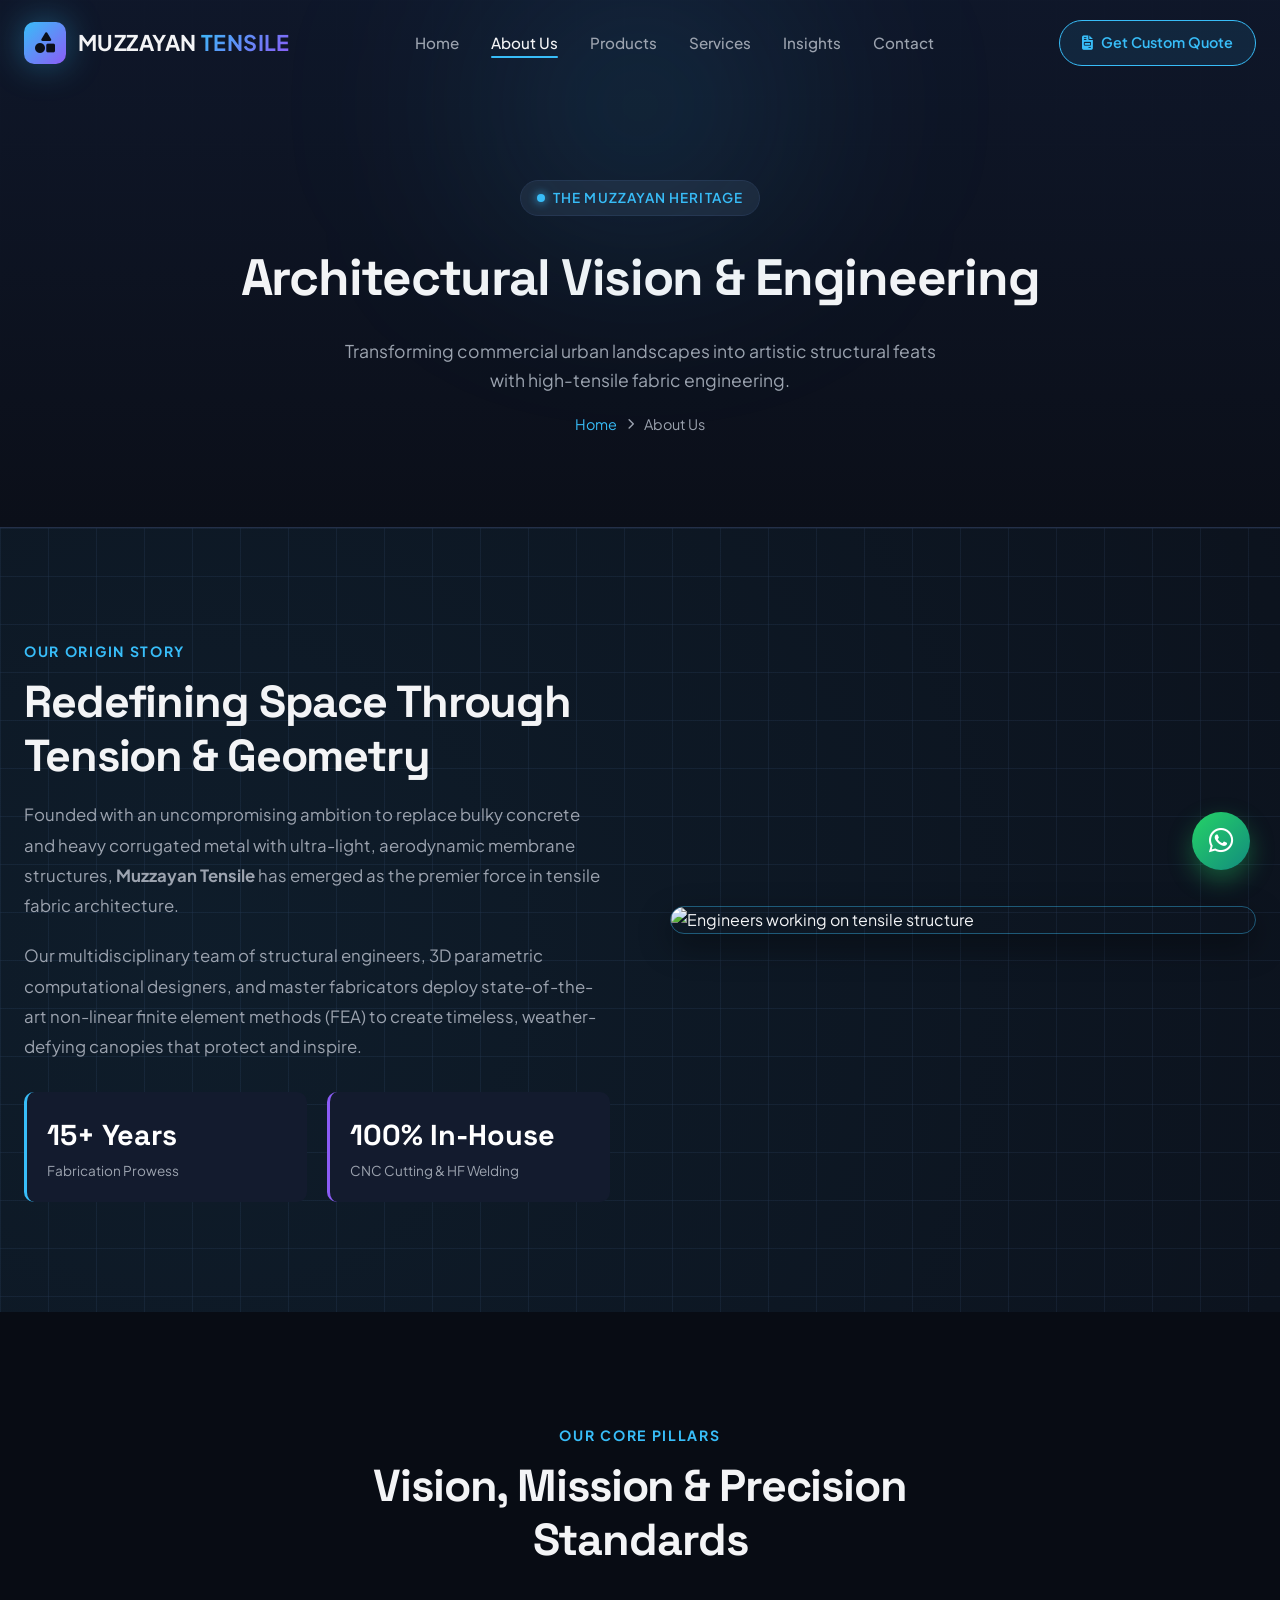
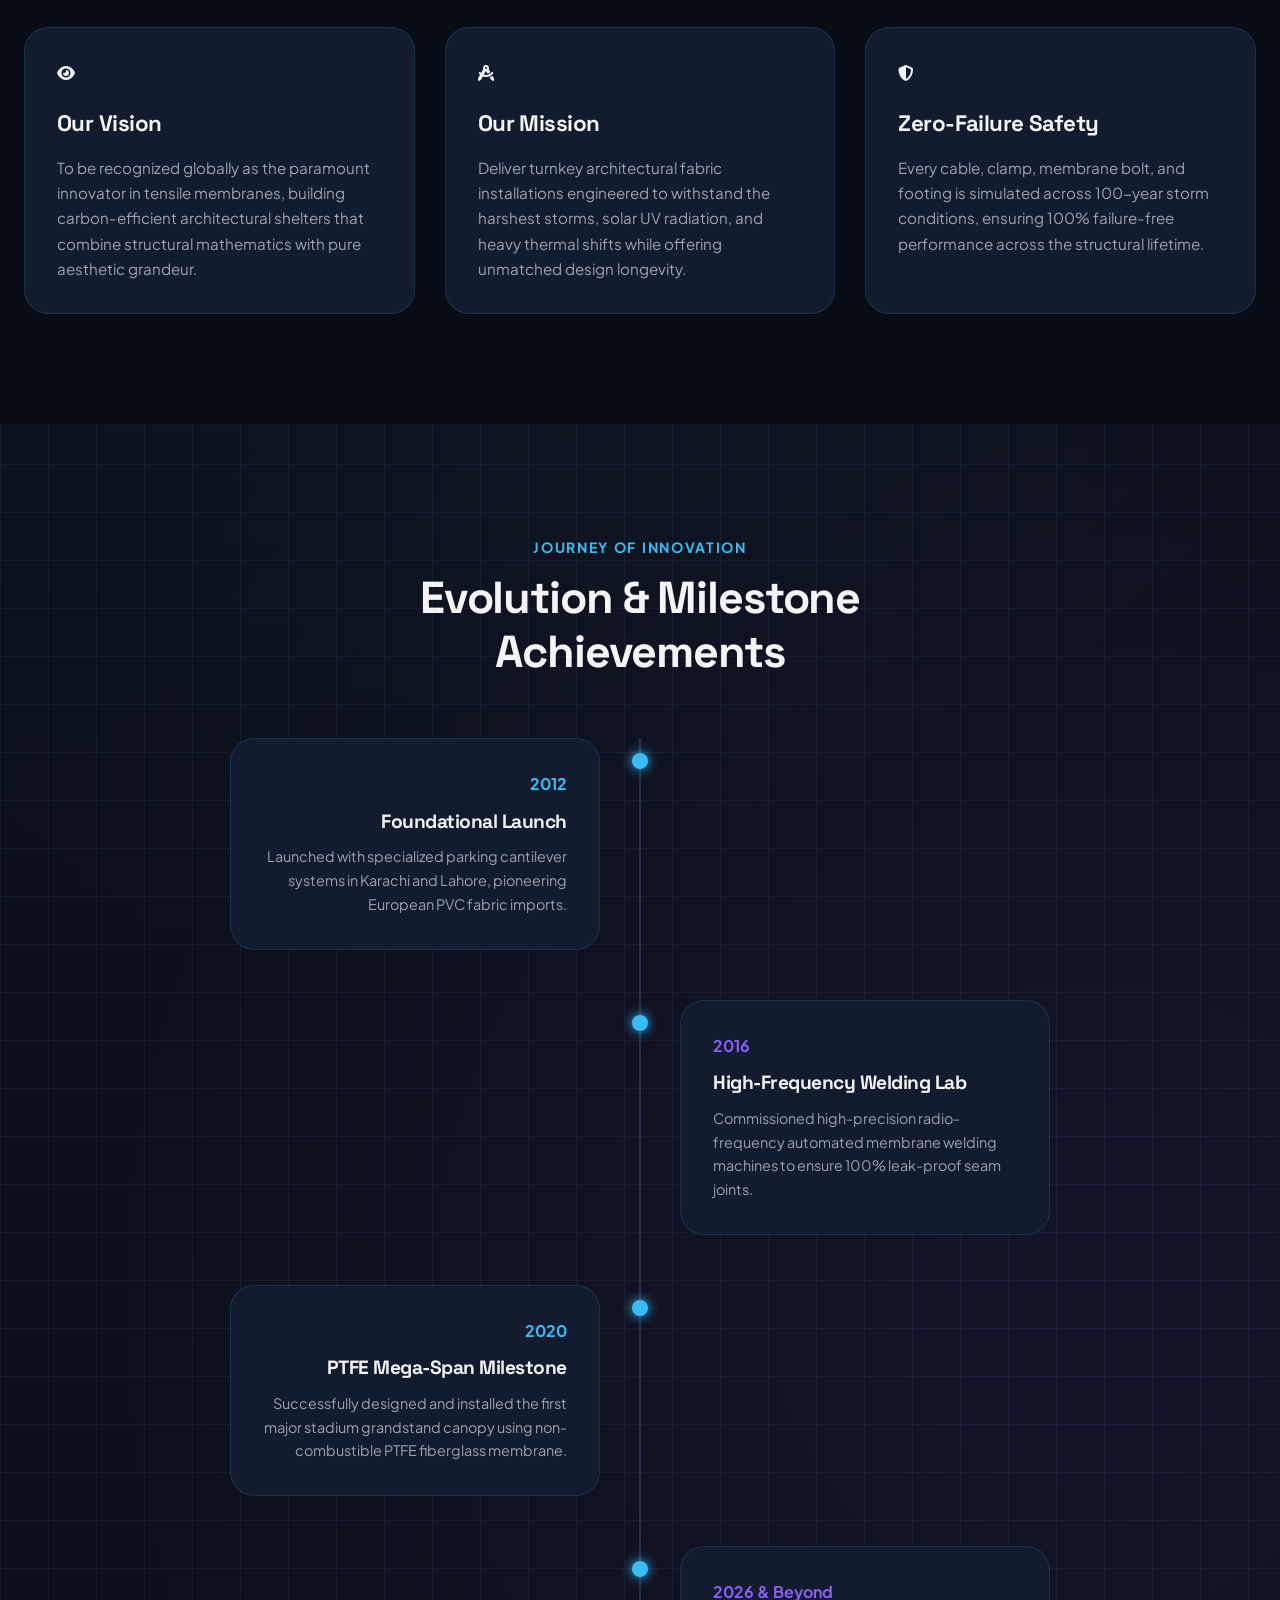
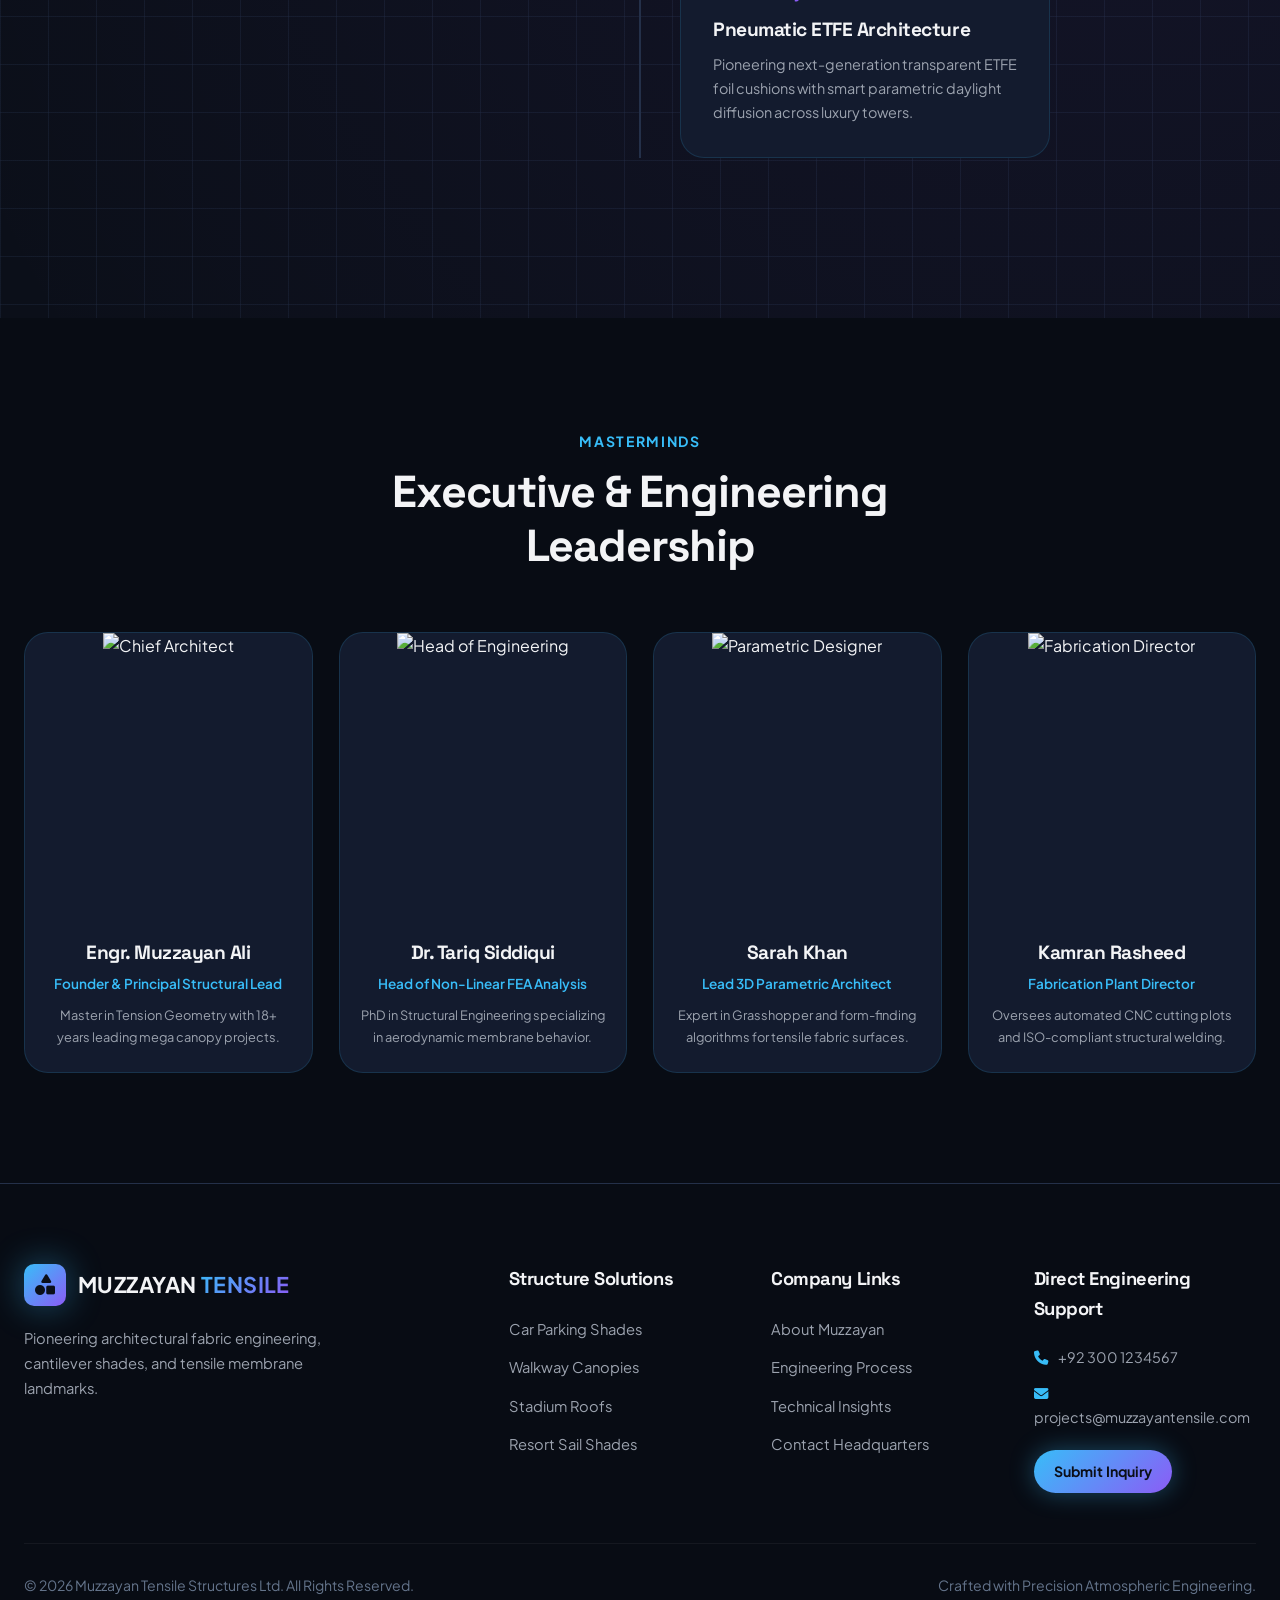
==== about.html @ a55df353 "feat: complete operational website for Muzzayan Tensile" ====
<!DOCTYPE html>
<html lang="en">
<head>
  <meta charset="UTF-8" />
  <meta name="viewport" content="width=device-width, initial-scale=1.0" />
  <title>About Us | MUZZAYAN TENSILE - Architectural Engineering Pioneers</title>
  <link rel="preconnect" href="https://fonts.googleapis.com">
  <link rel="preconnect" href="https://fonts.gstatic.com" crossorigin>
  <link href="https://fonts.googleapis.com/css2?family=Plus+Jakarta+Sans:wght@300;400;500;600;700;800&family=Space+Grotesk:wght@500;600;700&display=swap" rel="stylesheet">
  <link rel="stylesheet" href="https://cdnjs.cloudflare.com/ajax/libs/font-awesome/6.4.0/css/all.min.css">
  <link rel="stylesheet" href="css/styles.css">
  <style>
    .story-grid {
      display: grid;
      grid-template-columns: 1fr 1fr;
      gap: 60px;
      align-items: center;
    }

    .vision-cards-grid {
      display: grid;
      grid-template-columns: repeat(3, 1fr);
      gap: 30px;
      margin-top: 50px;
    }

    .timeline-container {
      position: relative;
      max-width: 900px;
      margin: 60px auto 0;
    }

    .timeline-container::before {
      content: '';
      position: absolute;
      top: 0;
      bottom: 0;
      left: 50%;
      width: 2px;
      background: var(--border-subtle);
      transform: translateX(-50%);
    }

    .timeline-item {
      position: relative;
      margin-bottom: 50px;
      width: 50%;
      padding: 0 40px;
      box-sizing: border-box;
    }

    .timeline-item.left {
      left: 0;
      text-align: right;
    }

    .timeline-item.right {
      left: 50%;
      text-align: left;
    }

    .timeline-dot {
      position: absolute;
      top: 15px;
      width: 16px;
      height: 16px;
      border-radius: 50%;
      background: var(--accent-sky);
      box-shadow: 0 0 12px var(--accent-sky);
    }

    .timeline-item.left .timeline-dot {
      right: -8px;
    }

    .timeline-item.right .timeline-dot {
      left: -8px;
    }

    .team-grid {
      display: grid;
      grid-template-columns: repeat(4, 1fr);
      gap: 26px;
      margin-top: 50px;
    }

    .team-card {
      background: var(--bg-surface);
      border: 1px solid var(--border-card);
      border-radius: var(--radius-lg);
      overflow: hidden;
      transition: var(--transition);
      text-align: center;
    }

    .team-card:hover {
      border-color: var(--border-glow);
      transform: translateY(-8px);
    }

    .team-img-box {
      height: 280px;
      overflow: hidden;
      position: relative;
    }

    .team-img-box img {
      width: 100%;
      height: 100%;
      object-fit: cover;
      transition: transform 0.5s ease;
    }

    .team-card:hover .team-img-box img {
      transform: scale(1.08);
    }

    .team-info {
      padding: 24px 20px;
    }

    @media (max-width: 992px) {
      .story-grid, .vision-cards-grid, .team-grid {
        grid-template-columns: 1fr;
      }
      .timeline-container::before {
        left: 20px;
      }
      .timeline-item {
        width: 100%;
        left: 0 !important;
        padding-left: 50px;
        padding-right: 0;
        text-align: left !important;
      }
      .timeline-item .timeline-dot {
        left: 12px !important;
      }
    }
  </style>
</head>
<body class="blueprint-mesh">

  <!-- Header -->
  <header>
    <div class="container nav-wrapper">
      <a href="index.html" class="brand-logo">
        <div class="brand-badge"><i class="fa-solid fa-shapes"></i></div>
        <div class="brand-name">MUZZAYAN<span class="brand-highlight"> TENSILE</span></div>
      </a>

      <ul class="nav-links">
        <li><a href="index.html">Home</a></li>
        <li><a href="about.html" class="active">About Us</a></li>
        <li><a href="products.html">Products</a></li>
        <li><a href="services.html">Services</a></li>
        <li><a href="blog.html">Insights</a></li>
        <li><a href="contact.html">Contact</a></li>
      </ul>

      <div class="nav-action-btns">
        <a href="contact.html" class="btn-header">
          <i class="fa-solid fa-file-invoice"></i> Get Custom Quote
        </a>
      </div>

      <button class="hamburger-btn" aria-label="Open Navigation">
        <i class="fa-solid fa-bars-staggered"></i>
      </button>
    </div>
  </header>

  <!-- Mobile Drawer -->
  <div class="backdrop-overlay"></div>
  <aside class="mobile-nav">
    <div class="mobile-nav-header">
      <div class="brand-logo">
        <div class="brand-badge"><i class="fa-solid fa-shapes"></i></div>
        <div class="brand-name">MUZZAYAN</div>
      </div>
      <button class="mobile-close-btn"><i class="fa-solid fa-xmark"></i></button>
    </div>
    <ul class="mobile-nav-links">
      <li><a href="index.html">Home</a></li>
      <li><a href="about.html" class="active">About Us</a></li>
      <li><a href="products.html">Products & Portfolio</a></li>
      <li><a href="services.html">Services & Engineering</a></li>
      <li><a href="blog.html">Insights & Articles</a></li>
      <li><a href="contact.html">Contact Us</a></li>
    </ul>
  </aside>

  <!-- Page Hero -->
  <section class="page-hero">
    <div class="page-hero-glow"></div>
    <div class="container">
      <span class="badge-tag"><span class="pulse-dot"></span> The Muzzayan Heritage</span>
      <h1 style="font-size: 3.2rem; margin-bottom: 16px;">Architectural Vision & Engineering</h1>
      <p style="color: var(--text-muted); max-width: 620px; margin: 0 auto; font-size: 1.1rem;">
        Transforming commercial urban landscapes into artistic structural feats with high-tensile fabric engineering.
      </p>
      <div class="breadcrumbs">
        <a href="index.html">Home</a> <i class="fa-solid fa-chevron-right" style="font-size: 0.7rem;"></i> <span>About Us</span>
      </div>
    </div>
  </section>

  <!-- Brand Story -->
  <section class="section-padding">
    <div class="container">
      <div class="story-grid">
        <div>
          <span class="section-subhead">Our Origin Story</span>
          <h2 class="section-maintitle">Redefining Space Through Tension & Geometry</h2>
          <p style="color: var(--text-muted); margin-bottom: 20px; font-size: 1.05rem; line-height: 1.8;">
            Founded with an uncompromising ambition to replace bulky concrete and heavy corrugated metal with ultra-light, aerodynamic membrane structures, <strong>Muzzayan Tensile</strong> has emerged as the premier force in tensile fabric architecture.
          </p>
          <p style="color: var(--text-muted); margin-bottom: 30px; font-size: 1.05rem; line-height: 1.8;">
            Our multidisciplinary team of structural engineers, 3D parametric computational designers, and master fabricators deploy state-of-the-art non-linear finite element methods (FEA) to create timeless, weather-defying canopies that protect and inspire.
          </p>

          <div style="display: grid; grid-template-columns: 1fr 1fr; gap: 20px;">
            <div style="background: var(--bg-surface); padding: 20px; border-radius: var(--radius-sm); border-left: 3px solid var(--accent-sky);">
              <div style="font-family: 'Space Grotesk'; font-size: 1.8rem; font-weight: 700; color: #fff;">15+ Years</div>
              <div style="color: var(--text-muted); font-size: 0.85rem;">Fabrication Prowess</div>
            </div>
            <div style="background: var(--bg-surface); padding: 20px; border-radius: var(--radius-sm); border-left: 3px solid var(--accent-orchid);">
              <div style="font-family: 'Space Grotesk'; font-size: 1.8rem; font-weight: 700; color: #fff;">100% In-House</div>
              <div style="color: var(--text-muted); font-size: 0.85rem;">CNC Cutting & HF Welding</div>
            </div>
          </div>
        </div>

        <div style="position: relative;">
          <div style="border-radius: var(--radius-lg); overflow: hidden; border: 1px solid var(--border-glow); box-shadow: var(--shadow-md);">
            <img src="https://images.unsplash.com/photo-1503387762-592deb58ef4e?auto=format&fit=crop&w=1000&q=80" alt="Engineers working on tensile structure" style="width: 100%; height: 480px; object-fit: cover;">
          </div>
        </div>
      </div>
    </div>
  </section>

  <!-- Vision, Mission & Values -->
  <section class="section-padding" style="background: #080C14;">
    <div class="container">
      <div class="section-head">
        <span class="section-subhead">Our Core Pillars</span>
        <h2 class="section-maintitle">Vision, Mission & Precision Standards</h2>
      </div>

      <div class="vision-cards-grid">
        <div class="tech-card">
          <div class="bento-icon-box" style="margin-bottom: 20px;"><i class="fa-solid fa-eye"></i></div>
          <h3 style="font-size: 1.4rem; margin-bottom: 12px;">Our Vision</h3>
          <p style="color: var(--text-muted); font-size: 0.95rem;">
            To be recognized globally as the paramount innovator in tensile membranes, building carbon-efficient architectural shelters that combine structural mathematics with pure aesthetic grandeur.
          </p>
        </div>

        <div class="tech-card">
          <div class="bento-icon-box" style="margin-bottom: 20px;"><i class="fa-solid fa-compass-drafting"></i></div>
          <h3 style="font-size: 1.4rem; margin-bottom: 12px;">Our Mission</h3>
          <p style="color: var(--text-muted); font-size: 0.95rem;">
            Deliver turnkey architectural fabric installations engineered to withstand the harshest storms, solar UV radiation, and heavy thermal shifts while offering unmatched design longevity.
          </p>
        </div>

        <div class="tech-card">
          <div class="bento-icon-box" style="margin-bottom: 20px;"><i class="fa-solid fa-shield-halved"></i></div>
          <h3 style="font-size: 1.4rem; margin-bottom: 12px;">Zero-Failure Safety</h3>
          <p style="color: var(--text-muted); font-size: 0.95rem;">
            Every cable, clamp, membrane bolt, and footing is simulated across 100-year storm conditions, ensuring 100% failure-free performance across the structural lifetime.
          </p>
        </div>
      </div>
    </div>
  </section>

  <!-- Interactive Timeline -->
  <section class="section-padding">
    <div class="container">
      <div class="section-head">
        <span class="section-subhead">Journey of Innovation</span>
        <h2 class="section-maintitle">Evolution & Milestone Achievements</h2>
      </div>

      <div class="timeline-container">
        <div class="timeline-item left">
          <div class="timeline-dot"></div>
          <div class="tech-card">
            <span style="color: var(--accent-sky); font-weight: 700;">2012</span>
            <h4 style="margin: 8px 0; font-size: 1.2rem;">Foundational Launch</h4>
            <p style="color: var(--text-muted); font-size: 0.9rem;">Launched with specialized parking cantilever systems in Karachi and Lahore, pioneering European PVC fabric imports.</p>
          </div>
        </div>

        <div class="timeline-item right">
          <div class="timeline-dot"></div>
          <div class="tech-card">
            <span style="color: var(--accent-orchid); font-weight: 700;">2016</span>
            <h4 style="margin: 8px 0; font-size: 1.2rem;">High-Frequency Welding Lab</h4>
            <p style="color: var(--text-muted); font-size: 0.9rem;">Commissioned high-precision radio-frequency automated membrane welding machines to ensure 100% leak-proof seam joints.</p>
          </div>
        </div>

        <div class="timeline-item left">
          <div class="timeline-dot"></div>
          <div class="tech-card">
            <span style="color: var(--accent-sky); font-weight: 700;">2020</span>
            <h4 style="margin: 8px 0; font-size: 1.2rem;">PTFE Mega-Span Milestone</h4>
            <p style="color: var(--text-muted); font-size: 0.9rem;">Successfully designed and installed the first major stadium grandstand canopy using non-combustible PTFE fiberglass membrane.</p>
          </div>
        </div>

        <div class="timeline-item right">
          <div class="timeline-dot"></div>
          <div class="tech-card">
            <span style="color: var(--accent-orchid); font-weight: 700;">2026 & Beyond</span>
            <h4 style="margin: 8px 0; font-size: 1.2rem;">Pneumatic ETFE Architecture</h4>
            <p style="color: var(--text-muted); font-size: 0.9rem;">Pioneering next-generation transparent ETFE foil cushions with smart parametric daylight diffusion across luxury towers.</p>
          </div>
        </div>
      </div>
    </div>
  </section>

  <!-- Leadership & Engineering Team -->
  <section class="section-padding" style="background: #080C14;">
    <div class="container">
      <div class="section-head">
        <span class="section-subhead">Masterminds</span>
        <h2 class="section-maintitle">Executive & Engineering Leadership</h2>
      </div>

      <div class="team-grid">
        <div class="team-card">
          <div class="team-img-box">
            <img src="https://images.unsplash.com/photo-1534528741775-53994a69daeb?auto=format&fit=crop&w=600&q=80" alt="Chief Architect">
          </div>
          <div class="team-info">
            <h4 style="font-size: 1.2rem; margin-bottom: 4px;">Engr. Muzzayan Ali</h4>
            <p style="color: var(--accent-sky); font-size: 0.85rem; font-weight: 600;">Founder & Principal Structural Lead</p>
            <p style="color: var(--text-muted); font-size: 0.8rem; margin-top: 10px;">Master in Tension Geometry with 18+ years leading mega canopy projects.</p>
          </div>
        </div>

        <div class="team-card">
          <div class="team-img-box">
            <img src="https://images.unsplash.com/photo-1507003211169-0a1dd7228f2d?auto=format&fit=crop&w=600&q=80" alt="Head of Engineering">
          </div>
          <div class="team-info">
            <h4 style="font-size: 1.2rem; margin-bottom: 4px;">Dr. Tariq Siddiqui</h4>
            <p style="color: var(--accent-sky); font-size: 0.85rem; font-weight: 600;">Head of Non-Linear FEA Analysis</p>
            <p style="color: var(--text-muted); font-size: 0.8rem; margin-top: 10px;">PhD in Structural Engineering specializing in aerodynamic membrane behavior.</p>
          </div>
        </div>

        <div class="team-card">
          <div class="team-img-box">
            <img src="https://images.unsplash.com/photo-1573496359142-b8d87734a5a2?auto=format&fit=crop&w=600&q=80" alt="Parametric Designer">
          </div>
          <div class="team-info">
            <h4 style="font-size: 1.2rem; margin-bottom: 4px;">Sarah Khan</h4>
            <p style="color: var(--accent-sky); font-size: 0.85rem; font-weight: 600;">Lead 3D Parametric Architect</p>
            <p style="color: var(--text-muted); font-size: 0.8rem; margin-top: 10px;">Expert in Grasshopper and form-finding algorithms for tensile fabric surfaces.</p>
          </div>
        </div>

        <div class="team-card">
          <div class="team-img-box">
            <img src="https://images.unsplash.com/photo-1500648767791-00dcc994a43e?auto=format&fit=crop&w=600&q=80" alt="Fabrication Director">
          </div>
          <div class="team-info">
            <h4 style="font-size: 1.2rem; margin-bottom: 4px;">Kamran Rasheed</h4>
            <p style="color: var(--accent-sky); font-size: 0.85rem; font-weight: 600;">Fabrication Plant Director</p>
            <p style="color: var(--text-muted); font-size: 0.8rem; margin-top: 10px;">Oversees automated CNC cutting plots and ISO-compliant structural welding.</p>
          </div>
        </div>
      </div>
    </div>
  </section>

  <!-- Footer -->
  <footer>
    <div class="container">
      <div class="footer-main-grid">
        <div class="footer-col">
          <a href="index.html" class="brand-logo" style="margin-bottom: 20px;">
            <div class="brand-badge"><i class="fa-solid fa-shapes"></i></div>
            <div class="brand-name">MUZZAYAN<span class="brand-highlight"> TENSILE</span></div>
          </a>
          <p style="color: var(--text-muted); font-size: 0.92rem; max-width: 320px; line-height: 1.7;">
            Pioneering architectural fabric engineering, cantilever shades, and tensile membrane landmarks.
          </p>
        </div>

        <div class="footer-col">
          <h4>Structure Solutions</h4>
          <ul class="footer-nav-list">
            <li><a href="products.html">Car Parking Shades</a></li>
            <li><a href="products.html">Walkway Canopies</a></li>
            <li><a href="products.html">Stadium Roofs</a></li>
            <li><a href="products.html">Resort Sail Shades</a></li>
          </ul>
        </div>

        <div class="footer-col">
          <h4>Company Links</h4>
          <ul class="footer-nav-list">
            <li><a href="about.html">About Muzzayan</a></li>
            <li><a href="services.html">Engineering Process</a></li>
            <li><a href="blog.html">Technical Insights</a></li>
            <li><a href="contact.html">Contact Headquarters</a></li>
          </ul>
        </div>

        <div class="footer-col">
          <h4>Direct Engineering Support</h4>
          <p style="color: var(--text-muted); font-size: 0.9rem; margin-bottom: 12px;">
            <i class="fa-solid fa-phone" style="color: var(--accent-sky); margin-right: 8px;"></i> +92 300 1234567
          </p>
          <p style="color: var(--text-muted); font-size: 0.9rem; margin-bottom: 20px;">
            <i class="fa-solid fa-envelope" style="color: var(--accent-sky); margin-right: 8px;"></i> projects@muzzayantensile.com
          </p>
          <a href="contact.html" class="btn-primary" style="padding: 10px 20px; font-size: 0.88rem;">
            Submit Inquiry
          </a>
        </div>
      </div>

      <div class="footer-bottom-bar">
        <div>&copy; 2026 Muzzayan Tensile Structures Ltd. All Rights Reserved.</div>
        <div>Crafted with Precision Atmospheric Engineering.</div>
      </div>
    </div>
  </footer>

  <a href="https://wa.me/923001234567?text=Hello%20Muzzayan%20Tensile%20Team" class="whatsapp-widget" target="_blank" title="Chat on WhatsApp">
    <i class="fa-brands fa-whatsapp"></i>
  </a>

  <script src="js/main.js"></script>
</body>
</html>
---- css/styles.css ----
/* ==========================================================================
   MUZZAYAN TENSILE — DESIGN SYSTEM & CORE STYLING
   Theme: Deep Atmospheric / Steel Slate & Electric Sky Blue + Neon Orchid
   Zero Black, Zero Gold, Zero Orange, Zero Green
   ========================================================================== */

:root {
  --bg-primary: #0B0F19;           /* Deep Midnight Indigo / Slate Navy */
  --bg-secondary: #0F172A;         /* Deep Steel Slate */
  --bg-surface: #131B2E;           /* Muted Charcoal Blue */
  --bg-surface-elevated: #1E293B;  /* Raised Surface */
  --bg-surface-hover: #26334D;
  
  --border-subtle: #243049;
  --border-card: rgba(56, 189, 248, 0.15);
  --border-glow: rgba(56, 189, 248, 0.4);
  
  --accent-cyan: #06B6D4;          /* Ice Cyan Glow */
  --accent-sky: #38BDF8;           /* Electric Sky Blue */
  --accent-orchid: #8B5CF6;        /* Electric Lavender / Neon Orchid */
  --accent-gradient: linear-gradient(135deg, #38BDF8 0%, #8B5CF6 100%);
  --accent-glow: 0 0 35px rgba(56, 189, 248, 0.4);
  
  --text-primary: #F3F4F6;         /* Soft Platinum White */
  --text-muted: #9CA3AF;           /* Silver Muted Gray */
  --text-subtle: #64748B;
  
  --radius-xs: 6px;
  --radius-sm: 10px;
  --radius-md: 16px;
  --radius-lg: 24px;
  --radius-full: 9999px;
  
  --shadow-sm: 0 4px 15px rgba(0, 0, 0, 0.3);
  --shadow-md: 0 12px 32px rgba(0, 0, 0, 0.4);
  --shadow-glow: 0 0 40px rgba(56, 189, 248, 0.25);
  
  --transition: all 0.3s cubic-bezier(0.16, 1, 0.3, 1);
  --transition-slow: all 0.6s cubic-bezier(0.16, 1, 0.3, 1);
}

/* Global Reset */
* {
  margin: 0;
  padding: 0;
  box-sizing: border-box;
  font-family: 'Plus Jakarta Sans', sans-serif;
  -webkit-font-smoothing: antialiased;
}

html {
  scroll-behavior: smooth;
}

body {
  background-color: var(--bg-primary);
  color: var(--text-primary);
  line-height: 1.65;
  overflow-x: hidden;
  position: relative;
}

/* Headings font */
h1, h2, h3, h4, .brand-font {
  font-family: 'Space Grotesk', sans-serif;
  letter-spacing: -0.025em;
  font-weight: 700;
  color: var(--text-primary);
}

/* Architectural blueprint grid background */
.blueprint-mesh {
  background-color: var(--bg-primary);
  background-image: 
    radial-gradient(circle at 15% 20%, rgba(56, 189, 248, 0.08) 0%, transparent 40%),
    radial-gradient(circle at 85% 60%, rgba(139, 92, 246, 0.07) 0%, transparent 40%),
    linear-gradient(to right, rgba(36, 48, 73, 0.35) 1px, transparent 1px),
    linear-gradient(to bottom, rgba(36, 48, 73, 0.35) 1px, transparent 1px);
  background-size: 100% 100%, 100% 100%, 48px 48px, 48px 48px;
}

.container {
  max-width: 1280px;
  margin: 0 auto;
  padding: 0 24px;
}

/* Selection */
::selection {
  background: var(--accent-sky);
  color: #0B0F19;
}

/* Custom Scrollbar */
::-webkit-scrollbar {
  width: 10px;
}
::-webkit-scrollbar-track {
  background: var(--bg-primary);
}
::-webkit-scrollbar-thumb {
  background: var(--bg-surface-elevated);
  border-radius: var(--radius-full);
  border: 2px solid var(--bg-primary);
}
::-webkit-scrollbar-thumb:hover {
  background: var(--accent-sky);
}

/* ==========================================================================
   HEADER & NAVIGATION
   ========================================================================== */
header {
  position: fixed;
  top: 0;
  left: 0;
  width: 100%;
  z-index: 1000;
  padding: 20px 0;
  transition: var(--transition);
}

header.scrolled {
  padding: 12px 0;
  background: rgba(11, 15, 25, 0.88);
  backdrop-filter: blur(16px);
  border-bottom: 1px solid rgba(56, 189, 248, 0.15);
  box-shadow: 0 10px 30px rgba(0, 0, 0, 0.4);
}

.nav-wrapper {
  display: flex;
  align-items: center;
  justify-content: space-between;
}

.brand-logo {
  display: flex;
  align-items: center;
  gap: 12px;
  text-decoration: none;
  font-size: 1.35rem;
  font-weight: 700;
  letter-spacing: 0.02em;
}

.brand-badge {
  width: 42px;
  height: 42px;
  border-radius: var(--radius-sm);
  background: var(--accent-gradient);
  display: flex;
  align-items: center;
  justify-content: center;
  color: #0B0F19;
  font-size: 1.25rem;
  box-shadow: var(--accent-glow);
}

.brand-logo .brand-name {
  color: var(--text-primary);
}

.brand-logo .brand-highlight {
  background: var(--accent-gradient);
  -webkit-background-clip: text;
  -webkit-text-fill-color: transparent;
}

.nav-links {
  display: flex;
  align-items: center;
  list-style: none;
  gap: 32px;
}

.nav-links li a {
  color: var(--text-muted);
  text-decoration: none;
  font-size: 0.95rem;
  font-weight: 500;
  transition: var(--transition);
  position: relative;
  padding: 6px 0;
}

.nav-links li a:hover,
.nav-links li a.active {
  color: var(--text-primary);
}

.nav-links li a::after {
  content: '';
  position: absolute;
  bottom: 0;
  left: 0;
  width: 0%;
  height: 2px;
  background: var(--accent-sky);
  transition: var(--transition);
  border-radius: 2px;
}

.nav-links li a:hover::after,
.nav-links li a.active::after {
  width: 100%;
}

.nav-action-btns {
  display: flex;
  align-items: center;
  gap: 16px;
}

.btn-header {
  padding: 10px 22px;
  background: rgba(56, 189, 248, 0.1);
  border: 1px solid var(--accent-sky);
  color: var(--accent-sky);
  border-radius: var(--radius-full);
  font-size: 0.9rem;
  font-weight: 600;
  text-decoration: none;
  display: inline-flex;
  align-items: center;
  gap: 8px;
  transition: var(--transition);
}

.btn-header:hover {
  background: var(--accent-sky);
  color: #0B0F19;
  box-shadow: 0 0 25px rgba(56, 189, 248, 0.5);
  transform: translateY(-2px);
}

.hamburger-btn {
  display: none;
  background: transparent;
  border: none;
  color: var(--text-primary);
  font-size: 1.5rem;
  cursor: pointer;
}

/* Mobile Nav Drawer */
.mobile-nav {
  position: fixed;
  top: 0;
  right: -100%;
  width: 320px;
  height: 100vh;
  background: var(--bg-surface);
  border-left: 1px solid var(--border-subtle);
  padding: 30px;
  display: flex;
  flex-direction: column;
  z-index: 1001;
  transition: right 0.4s cubic-bezier(0.16, 1, 0.3, 1);
  box-shadow: -10px 0 40px rgba(0, 0, 0, 0.5);
}

.mobile-nav.open {
  right: 0;
}

.mobile-nav-header {
  display: flex;
  justify-content: space-between;
  align-items: center;
  margin-bottom: 40px;
}

.mobile-close-btn {
  background: transparent;
  border: none;
  color: var(--text-muted);
  font-size: 1.6rem;
  cursor: pointer;
}

.mobile-nav-links {
  list-style: none;
  display: flex;
  flex-direction: column;
  gap: 20px;
}

.mobile-nav-links a {
  color: var(--text-primary);
  text-decoration: none;
  font-size: 1.15rem;
  font-weight: 600;
  display: block;
}

.mobile-nav-links a.active {
  color: var(--accent-sky);
}

.backdrop-overlay {
  position: fixed;
  inset: 0;
  background: rgba(0, 0, 0, 0.6);
  backdrop-filter: blur(4px);
  z-index: 1000;
  opacity: 0;
  pointer-events: none;
  transition: opacity 0.3s ease;
}

.backdrop-overlay.active {
  opacity: 1;
  pointer-events: auto;
}

/* ==========================================================================
   BUTTONS & TYPOGRAPHY
   ========================================================================== */
.btn-primary {
  display: inline-flex;
  align-items: center;
  justify-content: center;
  gap: 10px;
  background: var(--accent-gradient);
  color: #0B0F19;
  padding: 14px 34px;
  border-radius: var(--radius-full);
  font-size: 1rem;
  font-weight: 700;
  text-decoration: none;
  border: none;
  cursor: pointer;
  transition: var(--transition);
  box-shadow: 0 0 25px rgba(56, 189, 248, 0.35);
}

.btn-primary:hover {
  transform: translateY(-3px);
  box-shadow: 0 0 40px rgba(56, 189, 248, 0.6);
  filter: brightness(1.1);
}

.btn-secondary {
  display: inline-flex;
  align-items: center;
  justify-content: center;
  gap: 10px;
  background: rgba(30, 41, 59, 0.7);
  color: var(--text-primary);
  border: 1px solid var(--border-subtle);
  padding: 14px 30px;
  border-radius: var(--radius-full);
  font-size: 1rem;
  font-weight: 600;
  text-decoration: none;
  transition: var(--transition);
}

.btn-secondary:hover {
  border-color: var(--accent-sky);
  background: var(--bg-surface-elevated);
  transform: translateY(-3px);
  color: var(--accent-sky);
}

.badge-tag {
  display: inline-flex;
  align-items: center;
  gap: 8px;
  background: rgba(30, 41, 59, 0.8);
  border: 1px solid var(--border-subtle);
  padding: 6px 16px;
  border-radius: var(--radius-full);
  font-size: 0.85rem;
  font-weight: 600;
  color: var(--accent-sky);
  text-transform: uppercase;
  letter-spacing: 0.08em;
  margin-bottom: 20px;
}

.badge-tag .pulse-dot {
  width: 8px;
  height: 8px;
  border-radius: 50%;
  background: var(--accent-sky);
  box-shadow: 0 0 10px var(--accent-sky);
  animation: pulse 2s infinite;
}

@keyframes pulse {
  0% { transform: scale(0.95); opacity: 0.8; }
  50% { transform: scale(1.3); opacity: 1; }
  100% { transform: scale(0.95); opacity: 0.8; }
}

.text-gradient {
  background: linear-gradient(135deg, #FFFFFF 30%, var(--accent-sky) 85%);
  -webkit-background-clip: text;
  -webkit-text-fill-color: transparent;
}

.section-padding {
  padding: 110px 0;
}

.section-head {
  text-align: center;
  max-width: 720px;
  margin: 0 auto 60px;
}

.section-subhead {
  color: var(--accent-sky);
  font-size: 0.88rem;
  font-weight: 700;
  text-transform: uppercase;
  letter-spacing: 0.12em;
  margin-bottom: 12px;
  display: inline-block;
}

.section-maintitle {
  font-size: 2.8rem;
  line-height: 1.2;
  margin-bottom: 18px;
}

.section-desc {
  color: var(--text-muted);
  font-size: 1.05rem;
}

/* ==========================================================================
   PAGE HERO (SUB-PAGES)
   ========================================================================== */
.page-hero {
  position: relative;
  padding: 180px 0 90px;
  background: linear-gradient(180deg, rgba(15, 23, 42, 0.95) 0%, var(--bg-primary) 100%);
  border-bottom: 1px solid var(--border-subtle);
  overflow: hidden;
  text-align: center;
}

.page-hero-glow {
  position: absolute;
  top: 20%;
  left: 50%;
  transform: translate(-50%, -50%);
  width: 600px;
  height: 350px;
  background: radial-gradient(circle, rgba(56, 189, 248, 0.15) 0%, transparent 70%);
  filter: blur(90px);
  pointer-events: none;
}

.breadcrumbs {
  display: flex;
  justify-content: center;
  gap: 10px;
  align-items: center;
  font-size: 0.9rem;
  color: var(--text-muted);
  margin-top: 18px;
}

.breadcrumbs a {
  color: var(--accent-sky);
  text-decoration: none;
}

/* ==========================================================================
   INFINITE MARQUEE TICKER
   ========================================================================== */
.marquee-ticker {
  padding: 24px 0;
  background: var(--bg-surface);
  border-top: 1px solid var(--border-subtle);
  border-bottom: 1px solid var(--border-subtle);
  overflow: hidden;
  position: relative;
}

.marquee-rail {
  display: flex;
  width: max-content;
  animation: ticker-slide 32s linear infinite;
  gap: 48px;
}

.marquee-node {
  display: flex;
  align-items: center;
  gap: 12px;
  color: var(--text-muted);
  font-weight: 600;
  font-size: 0.95rem;
  letter-spacing: 0.06em;
  white-space: nowrap;
}

.marquee-node i {
  color: var(--accent-sky);
  font-size: 0.9rem;
}

@keyframes ticker-slide {
  0% { transform: translateX(0); }
  100% { transform: translateX(-50%); }
}

/* ==========================================================================
   CARDS & SURFACES
   ========================================================================== */
.tech-card {
  background: var(--bg-surface);
  border: 1px solid var(--border-card);
  border-radius: var(--radius-lg);
  padding: 32px;
  transition: var(--transition);
  position: relative;
  overflow: hidden;
}

.tech-card:hover {
  border-color: var(--border-glow);
  transform: translateY(-6px);
  box-shadow: var(--shadow-md), 0 0 25px rgba(56, 189, 248, 0.15);
}

/* ==========================================================================
   MODAL QUICK VIEW
   ========================================================================== */
.spec-modal {
  position: fixed;
  inset: 0;
  background: rgba(11, 15, 25, 0.85);
  backdrop-filter: blur(12px);
  z-index: 2000;
  display: flex;
  align-items: center;
  justify-content: center;
  padding: 20px;
  opacity: 0;
  pointer-events: none;
  transition: opacity 0.3s ease;
}

.spec-modal.open {
  opacity: 1;
  pointer-events: auto;
}

.modal-content-card {
  background: var(--bg-surface);
  border: 1px solid var(--border-glow);
  border-radius: var(--radius-lg);
  width: 100%;
  max-width: 720px;
  max-height: 90vh;
  overflow-y: auto;
  padding: 36px;
  position: relative;
  box-shadow: 0 25px 60px rgba(0, 0, 0, 0.6);
  transform: translateY(20px);
  transition: transform 0.3s ease;
}

.spec-modal.open .modal-content-card {
  transform: translateY(0);
}

.modal-close-trigger {
  position: absolute;
  top: 24px;
  right: 24px;
  background: var(--bg-surface-elevated);
  border: 1px solid var(--border-subtle);
  color: var(--text-muted);
  width: 36px;
  height: 36px;
  border-radius: 50%;
  display: flex;
  align-items: center;
  justify-content: center;
  cursor: pointer;
  transition: var(--transition);
}

.modal-close-trigger:hover {
  color: var(--text-primary);
  border-color: var(--accent-sky);
}

/* ==========================================================================
   FLOATING ACTION BUTTON (WHATSAPP)
   ========================================================================== */
.whatsapp-widget {
  position: fixed;
  bottom: 30px;
  right: 30px;
  width: 58px;
  height: 58px;
  background: linear-gradient(135deg, #25D366, #128C7E);
  border-radius: 50%;
  display: flex;
  align-items: center;
  justify-content: center;
  color: #fff;
  font-size: 28px;
  box-shadow: 0 10px 25px rgba(37, 211, 102, 0.35);
  z-index: 999;
  text-decoration: none;
  transition: var(--transition);
}

.whatsapp-widget:hover {
  transform: scale(1.1);
  box-shadow: 0 15px 35px rgba(37, 211, 102, 0.5);
}

/* ==========================================================================
   FOOTER
   ========================================================================== */
footer {
  background: #080C14;
  border-top: 1px solid var(--border-subtle);
  padding: 80px 0 32px;
}

.footer-main-grid {
  display: grid;
  grid-template-columns: 2fr 1fr 1fr 1fr;
  gap: 40px;
  margin-bottom: 50px;
}

.footer-col h4 {
  font-size: 1.15rem;
  margin-bottom: 22px;
  color: var(--text-primary);
}

.footer-nav-list {
  list-style: none;
}

.footer-nav-list li {
  margin-bottom: 12px;
}

.footer-nav-list a {
  color: var(--text-muted);
  text-decoration: none;
  font-size: 0.92rem;
  transition: var(--transition);
}

.footer-nav-list a:hover {
  color: var(--accent-sky);
  padding-left: 6px;
}

.footer-bottom-bar {
  border-top: 1px solid rgba(255, 255, 255, 0.05);
  padding-top: 30px;
  display: flex;
  justify-content: space-between;
  align-items: center;
  font-size: 0.88rem;
  color: var(--text-subtle);
}

/* ==========================================================================
   RESPONSIVE DESIGN
   ========================================================================== */
@media (max-width: 992px) {
  .nav-links, .nav-action-btns {
    display: none;
  }
  .hamburger-btn {
    display: block;
  }
  .footer-main-grid {
    grid-template-columns: 1fr 1fr;
  }
}

@media (max-width: 600px) {
  .footer-main-grid {
    grid-template-columns: 1fr;
  }
  .footer-bottom-bar {
    flex-direction: column;
    gap: 12px;
    text-align: center;
  }
}
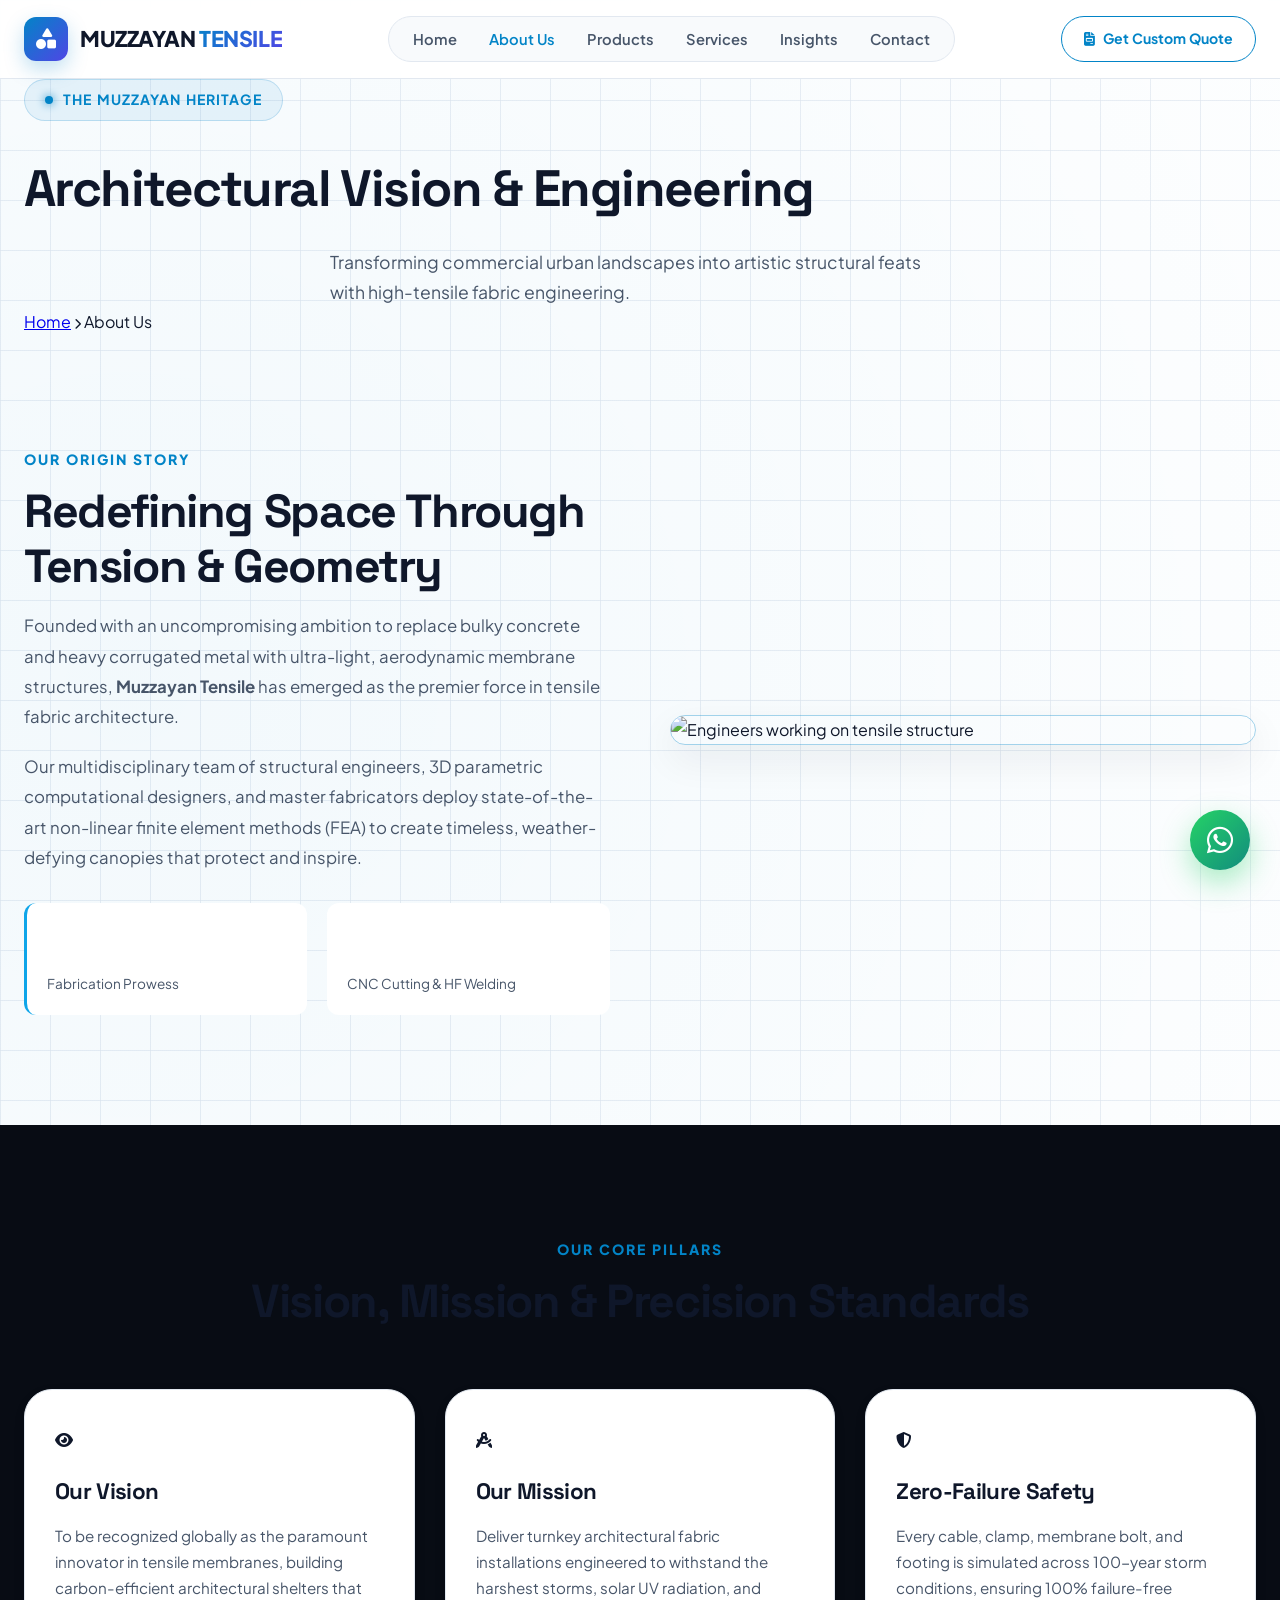
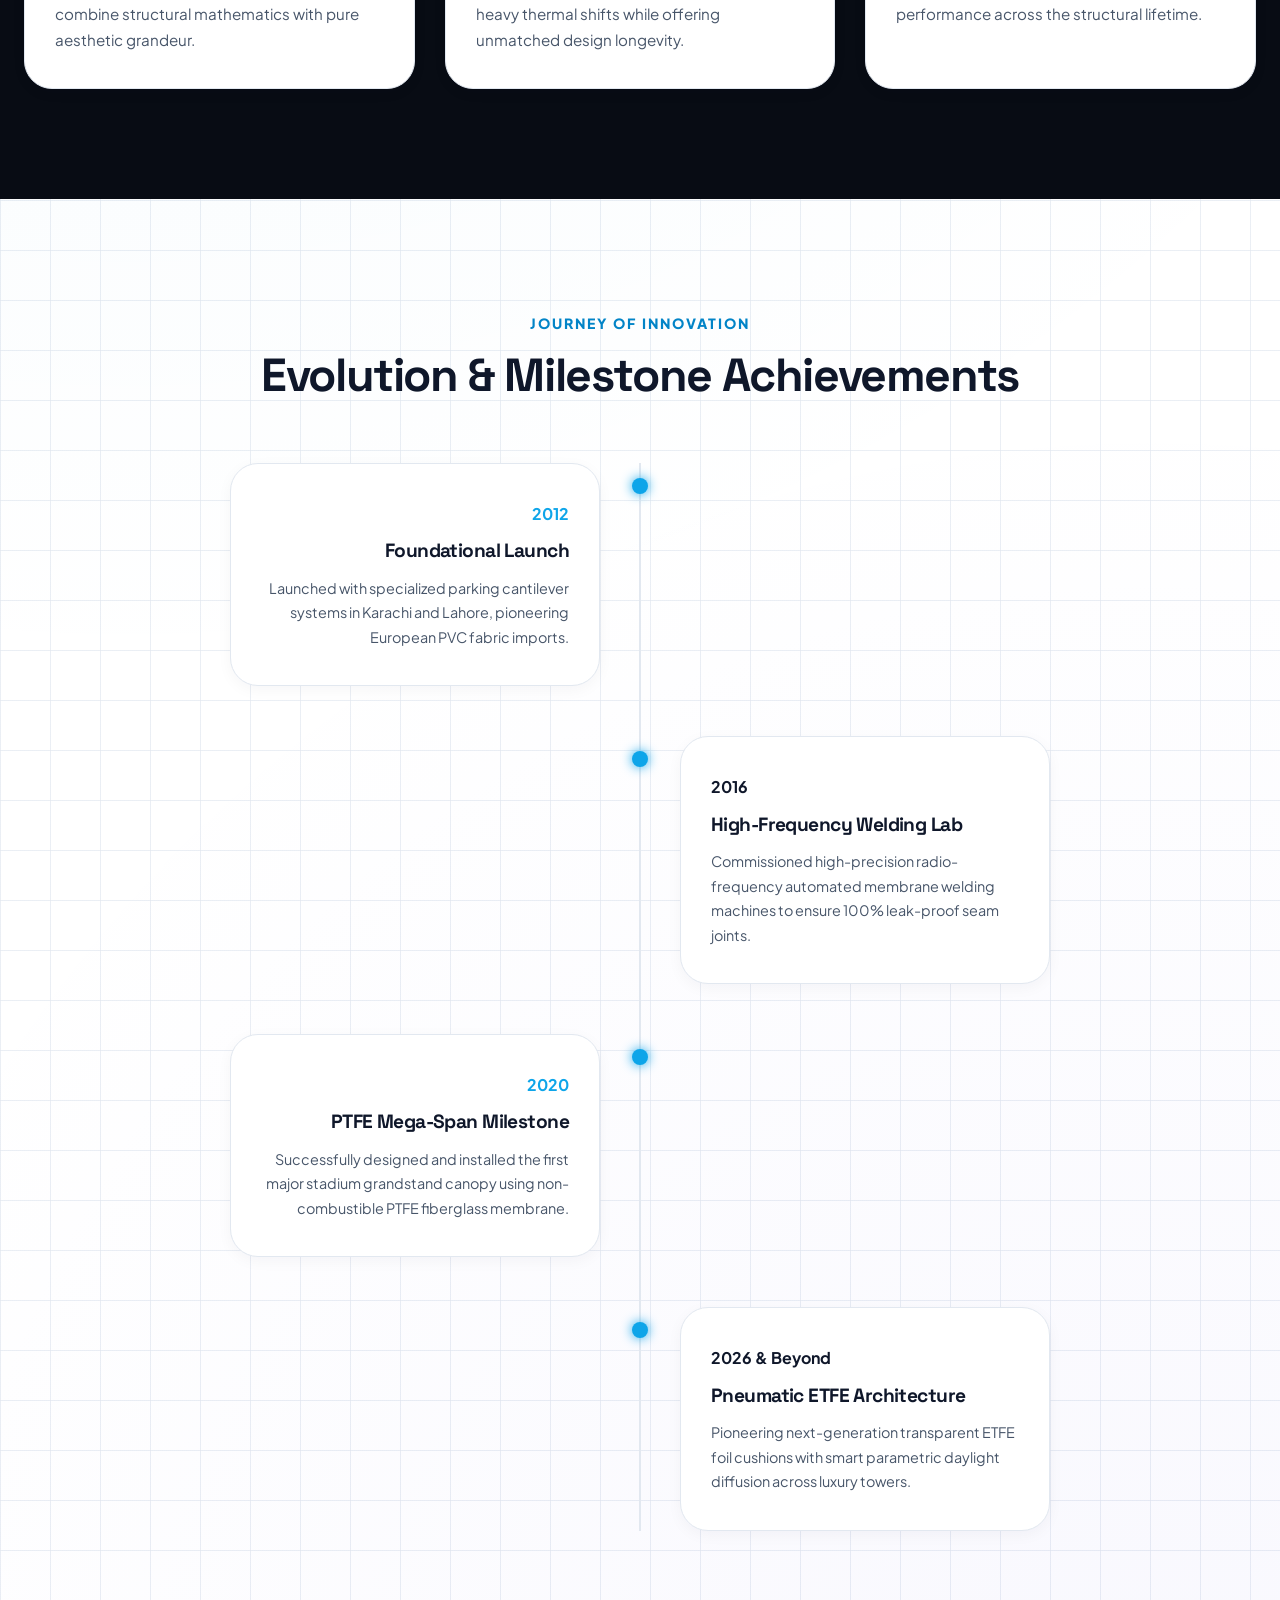
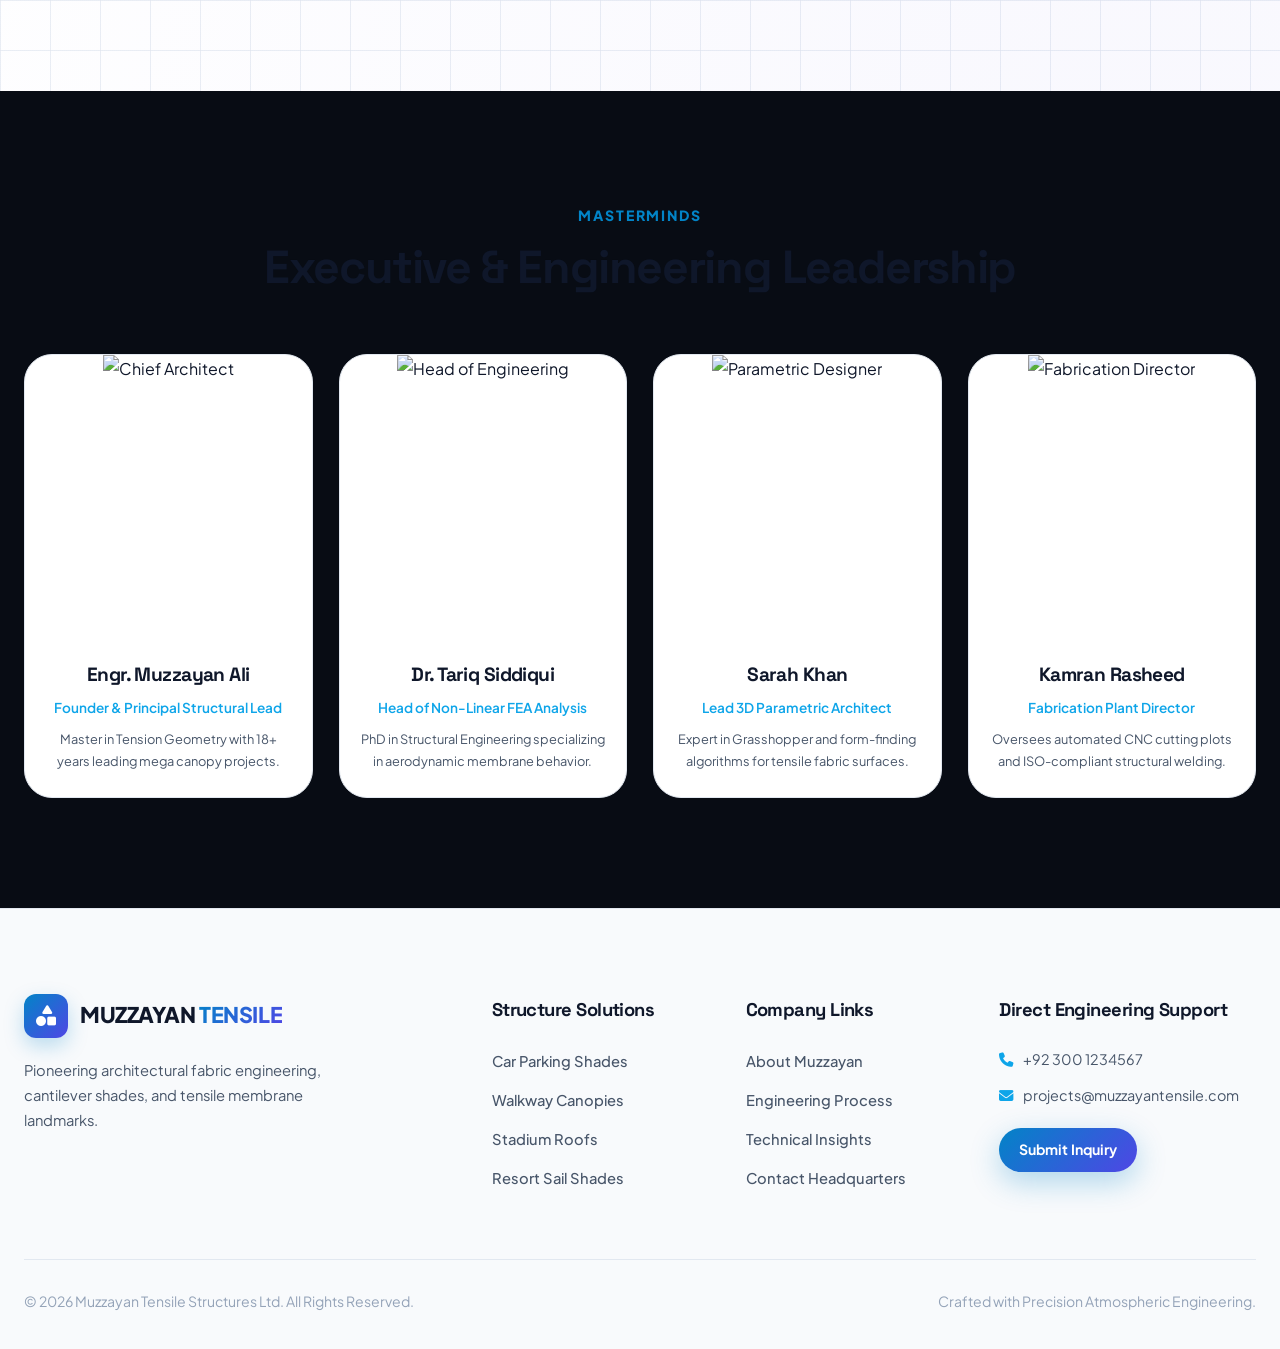
==== commit 307966e4: "Update title to MTE - Muzzayan Tensile Engineering" ====
--- a/about.html
+++ b/about.html
@@ -3,7 +3,7 @@
 <head>
   <meta charset="UTF-8" />
   <meta name="viewport" content="width=device-width, initial-scale=1.0" />
-  <title>About Us | MUZZAYAN TENSILE - Architectural Engineering Pioneers</title>
+  <title>About Us | MTE - Muzzayan Tensile Engineering</title>
   <link rel="preconnect" href="https://fonts.googleapis.com">
   <link rel="preconnect" href="https://fonts.gstatic.com" crossorigin>
   <link href="https://fonts.googleapis.com/css2?family=Plus+Jakarta+Sans:wght@300;400;500;600;700;800&family=Space+Grotesk:wght@500;600;700&display=swap" rel="stylesheet">
--- a/css/styles.css
+++ b/css/styles.css
@@ -1,39 +1,42 @@
 /* ==========================================================================
-   MUZZAYAN TENSILE — DESIGN SYSTEM & CORE STYLING
-   Theme: Deep Atmospheric / Steel Slate & Electric Sky Blue + Neon Orchid
+   MUZZAYAN TENSILE — NEXT-GEN ARCHITECTURAL WHITE LUXURY DESIGN SYSTEM
+   Theme: Pure Crisp Architectural White (#FFFFFF) + Clean Off-White Slate (#F8FAFC)
+   Accents: Electric Sapphire Blue (#0284C7) + Kinetic Indigo (#4F46E5) + Sky Blue (#0EA5E9)
    Zero Black, Zero Gold, Zero Orange, Zero Green
    ========================================================================== */
 
 :root {
-  --bg-primary: #0B0F19;           /* Deep Midnight Indigo / Slate Navy */
-  --bg-secondary: #0F172A;         /* Deep Steel Slate */
-  --bg-surface: #131B2E;           /* Muted Charcoal Blue */
-  --bg-surface-elevated: #1E293B;  /* Raised Surface */
-  --bg-surface-hover: #26334D;
+  --bg-primary: #FFFFFF;
+  --bg-secondary: #F8FAFC;
+  --bg-surface: #FFFFFF;
+  --bg-surface-elevated: #F1F5F9;
+  --bg-surface-hover: #E2E8F0;
   
-  --border-subtle: #243049;
-  --border-card: rgba(56, 189, 248, 0.15);
-  --border-glow: rgba(56, 189, 248, 0.4);
+  --border-subtle: #E2E8F0;
+  --border-card: #E2E8F0;
+  --border-glow: rgba(2, 132, 199, 0.35);
   
-  --accent-cyan: #06B6D4;          /* Ice Cyan Glow */
-  --accent-sky: #38BDF8;           /* Electric Sky Blue */
-  --accent-orchid: #8B5CF6;        /* Electric Lavender / Neon Orchid */
-  --accent-gradient: linear-gradient(135deg, #38BDF8 0%, #8B5CF6 100%);
-  --accent-glow: 0 0 35px rgba(56, 189, 248, 0.4);
+  --accent-cyan: #0284C7;
+  --accent-sky: #0EA5E9;
+  --accent-indigo: #4F46E5;
+  --accent-gradient: linear-gradient(135deg, #0284C7 0%, #4F46E5 100%);
+  --accent-gradient-soft: linear-gradient(135deg, rgba(2, 132, 199, 0.08) 0%, rgba(79, 70, 229, 0.08) 100%);
+  --accent-glow: 0 10px 30px rgba(2, 132, 199, 0.25);
   
-  --text-primary: #F3F4F6;         /* Soft Platinum White */
-  --text-muted: #9CA3AF;           /* Silver Muted Gray */
-  --text-subtle: #64748B;
+  --text-primary: #0F172A;
+  --text-muted: #475569;
+  --text-subtle: #94A3B8;
   
-  --radius-xs: 6px;
-  --radius-sm: 10px;
-  --radius-md: 16px;
-  --radius-lg: 24px;
+  --radius-xs: 8px;
+  --radius-sm: 12px;
+  --radius-md: 18px;
+  --radius-lg: 28px;
   --radius-full: 9999px;
   
-  --shadow-sm: 0 4px 15px rgba(0, 0, 0, 0.3);
-  --shadow-md: 0 12px 32px rgba(0, 0, 0, 0.4);
-  --shadow-glow: 0 0 40px rgba(56, 189, 248, 0.25);
+  --shadow-sm: 0 4px 15px rgba(15, 23, 42, 0.04);
+  --shadow-md: 0 14px 38px rgba(15, 23, 42, 0.07);
+  --shadow-lg: 0 24px 60px rgba(15, 23, 42, 0.1);
+  --shadow-glow: 0 15px 45px rgba(2, 132, 199, 0.15);
   
   --transition: all 0.3s cubic-bezier(0.16, 1, 0.3, 1);
   --transition-slow: all 0.6s cubic-bezier(0.16, 1, 0.3, 1);
@@ -55,28 +58,27 @@
 body {
   background-color: var(--bg-primary);
   color: var(--text-primary);
-  line-height: 1.65;
+  line-height: 1.7;
   overflow-x: hidden;
   position: relative;
 }
 
-/* Headings font */
 h1, h2, h3, h4, .brand-font {
   font-family: 'Space Grotesk', sans-serif;
-  letter-spacing: -0.025em;
+  letter-spacing: -0.03em;
   font-weight: 700;
   color: var(--text-primary);
 }
 
-/* Architectural blueprint grid background */
+/* Precision Architectural CAD Grid Background */
 .blueprint-mesh {
-  background-color: var(--bg-primary);
+  background-color: #FFFFFF;
   background-image: 
-    radial-gradient(circle at 15% 20%, rgba(56, 189, 248, 0.08) 0%, transparent 40%),
-    radial-gradient(circle at 85% 60%, rgba(139, 92, 246, 0.07) 0%, transparent 40%),
-    linear-gradient(to right, rgba(36, 48, 73, 0.35) 1px, transparent 1px),
-    linear-gradient(to bottom, rgba(36, 48, 73, 0.35) 1px, transparent 1px);
-  background-size: 100% 100%, 100% 100%, 48px 48px, 48px 48px;
+    radial-gradient(circle at 10% 15%, rgba(2, 132, 199, 0.05) 0%, transparent 40%),
+    radial-gradient(circle at 90% 75%, rgba(79, 70, 229, 0.04) 0%, transparent 40%),
+    linear-gradient(to right, rgba(226, 232, 240, 0.7) 1px, transparent 1px),
+    linear-gradient(to bottom, rgba(226, 232, 240, 0.7) 1px, transparent 1px);
+  background-size: 100% 100%, 100% 100%, 50px 50px, 50px 50px;
 }
 
 .container {
@@ -85,47 +87,66 @@
   padding: 0 24px;
 }
 
-/* Selection */
 ::selection {
-  background: var(--accent-sky);
-  color: #0B0F19;
-}
-
-/* Custom Scrollbar */
+  background: rgba(2, 132, 199, 0.2);
+  color: var(--text-primary);
+}
+
 ::-webkit-scrollbar {
-  width: 10px;
+  width: 8px;
 }
 ::-webkit-scrollbar-track {
-  background: var(--bg-primary);
+  background: #F8FAFC;
 }
 ::-webkit-scrollbar-thumb {
-  background: var(--bg-surface-elevated);
+  background: #CBD5E1;
   border-radius: var(--radius-full);
-  border: 2px solid var(--bg-primary);
 }
 ::-webkit-scrollbar-thumb:hover {
-  background: var(--accent-sky);
-}
-
-/* ==========================================================================
-   HEADER & NAVIGATION
-   ========================================================================== */
+  background: var(--accent-cyan);
+}
+
+/* Top Notification Bar */
+.top-announcement {
+  background: #0F172A;
+  color: #FFFFFF;
+  padding: 8px 0;
+  font-size: 0.82rem;
+  font-weight: 600;
+  letter-spacing: 0.02em;
+}
+
+.top-announcement .container {
+  display: flex;
+  justify-content: space-between;
+  align-items: center;
+}
+
+.top-announcement a {
+  color: var(--accent-sky);
+  text-decoration: none;
+  display: inline-flex;
+  align-items: center;
+  gap: 6px;
+}
+
+/* Header & Sticky Nav */
 header {
-  position: fixed;
+  position: sticky;
   top: 0;
   left: 0;
   width: 100%;
   z-index: 1000;
-  padding: 20px 0;
+  padding: 16px 0;
+  background: rgba(255, 255, 255, 0.94);
+  backdrop-filter: blur(20px);
+  border-bottom: 1px solid var(--border-subtle);
   transition: var(--transition);
 }
 
 header.scrolled {
   padding: 12px 0;
-  background: rgba(11, 15, 25, 0.88);
-  backdrop-filter: blur(16px);
-  border-bottom: 1px solid rgba(56, 189, 248, 0.15);
-  box-shadow: 0 10px 30px rgba(0, 0, 0, 0.4);
+  box-shadow: 0 10px 30px rgba(15, 23, 42, 0.06);
 }
 
 .nav-wrapper {
@@ -140,21 +161,21 @@
   gap: 12px;
   text-decoration: none;
   font-size: 1.35rem;
-  font-weight: 700;
-  letter-spacing: 0.02em;
+  font-weight: 800;
+  letter-spacing: -0.02em;
 }
 
 .brand-badge {
-  width: 42px;
-  height: 42px;
+  width: 44px;
+  height: 44px;
   border-radius: var(--radius-sm);
   background: var(--accent-gradient);
   display: flex;
   align-items: center;
   justify-content: center;
-  color: #0B0F19;
+  color: #FFFFFF;
   font-size: 1.25rem;
-  box-shadow: var(--accent-glow);
+  box-shadow: 0 8px 20px rgba(2, 132, 199, 0.25);
 }
 
 .brand-logo .brand-name {
@@ -172,54 +193,40 @@
   align-items: center;
   list-style: none;
   gap: 32px;
+  background: #F8FAFC;
+  padding: 8px 24px;
+  border-radius: var(--radius-full);
+  border: 1px solid var(--border-subtle);
 }
 
 .nav-links li a {
   color: var(--text-muted);
   text-decoration: none;
-  font-size: 0.95rem;
-  font-weight: 500;
-  transition: var(--transition);
-  position: relative;
+  font-size: 0.92rem;
+  font-weight: 600;
+  transition: var(--transition);
   padding: 6px 0;
 }
 
 .nav-links li a:hover,
 .nav-links li a.active {
-  color: var(--text-primary);
-}
-
-.nav-links li a::after {
-  content: '';
-  position: absolute;
-  bottom: 0;
-  left: 0;
-  width: 0%;
-  height: 2px;
-  background: var(--accent-sky);
-  transition: var(--transition);
-  border-radius: 2px;
-}
-
-.nav-links li a:hover::after,
-.nav-links li a.active::after {
-  width: 100%;
+  color: var(--accent-cyan);
 }
 
 .nav-action-btns {
   display: flex;
   align-items: center;
-  gap: 16px;
+  gap: 14px;
 }
 
 .btn-header {
   padding: 10px 22px;
-  background: rgba(56, 189, 248, 0.1);
-  border: 1px solid var(--accent-sky);
-  color: var(--accent-sky);
+  background: #FFFFFF;
+  border: 1.5px solid var(--accent-cyan);
+  color: var(--accent-cyan);
   border-radius: var(--radius-full);
-  font-size: 0.9rem;
-  font-weight: 600;
+  font-size: 0.88rem;
+  font-weight: 700;
   text-decoration: none;
   display: inline-flex;
   align-items: center;
@@ -228,18 +235,41 @@
 }
 
 .btn-header:hover {
-  background: var(--accent-sky);
-  color: #0B0F19;
-  box-shadow: 0 0 25px rgba(56, 189, 248, 0.5);
+  background: var(--accent-cyan);
+  color: #FFFFFF;
+  box-shadow: 0 8px 20px rgba(2, 132, 199, 0.3);
   transform: translateY(-2px);
+}
+
+.btn-call-direct {
+  background: var(--accent-gradient);
+  color: #FFFFFF;
+  padding: 10px 22px;
+  border-radius: var(--radius-full);
+  font-size: 0.88rem;
+  font-weight: 700;
+  text-decoration: none;
+  display: inline-flex;
+  align-items: center;
+  gap: 8px;
+  box-shadow: 0 6px 18px rgba(2, 132, 199, 0.25);
+  transition: var(--transition);
+}
+
+.btn-call-direct:hover {
+  transform: translateY(-2px);
+  filter: brightness(1.08);
 }
 
 .hamburger-btn {
   display: none;
-  background: transparent;
-  border: none;
-  color: var(--text-primary);
-  font-size: 1.5rem;
+  background: var(--bg-surface-elevated);
+  border: 1px solid var(--border-subtle);
+  width: 42px;
+  height: 42px;
+  border-radius: var(--radius-sm);
+  color: var(--text-primary);
+  font-size: 1.2rem;
   cursor: pointer;
 }
 
@@ -250,14 +280,14 @@
   right: -100%;
   width: 320px;
   height: 100vh;
-  background: var(--bg-surface);
+  background: #FFFFFF;
   border-left: 1px solid var(--border-subtle);
   padding: 30px;
   display: flex;
   flex-direction: column;
   z-index: 1001;
   transition: right 0.4s cubic-bezier(0.16, 1, 0.3, 1);
-  box-shadow: -10px 0 40px rgba(0, 0, 0, 0.5);
+  box-shadow: -15px 0 50px rgba(15, 23, 42, 0.15);
 }
 
 .mobile-nav.open {
@@ -272,10 +302,13 @@
 }
 
 .mobile-close-btn {
-  background: transparent;
-  border: none;
-  color: var(--text-muted);
-  font-size: 1.6rem;
+  background: var(--bg-surface-elevated);
+  border: 1px solid var(--border-subtle);
+  color: var(--text-primary);
+  width: 38px;
+  height: 38px;
+  border-radius: 50%;
+  font-size: 1.1rem;
   cursor: pointer;
 }
 
@@ -290,19 +323,19 @@
   color: var(--text-primary);
   text-decoration: none;
   font-size: 1.15rem;
-  font-weight: 600;
+  font-weight: 700;
   display: block;
 }
 
 .mobile-nav-links a.active {
-  color: var(--accent-sky);
+  color: var(--accent-cyan);
 }
 
 .backdrop-overlay {
   position: fixed;
   inset: 0;
-  background: rgba(0, 0, 0, 0.6);
-  backdrop-filter: blur(4px);
+  background: rgba(15, 23, 42, 0.3);
+  backdrop-filter: blur(8px);
   z-index: 1000;
   opacity: 0;
   pointer-events: none;
@@ -314,17 +347,15 @@
   pointer-events: auto;
 }
 
-/* ==========================================================================
-   BUTTONS & TYPOGRAPHY
-   ========================================================================== */
+/* Buttons */
 .btn-primary {
   display: inline-flex;
   align-items: center;
   justify-content: center;
   gap: 10px;
   background: var(--accent-gradient);
-  color: #0B0F19;
-  padding: 14px 34px;
+  color: #FFFFFF;
+  padding: 15px 36px;
   border-radius: var(--radius-full);
   font-size: 1rem;
   font-weight: 700;
@@ -332,13 +363,13 @@
   border: none;
   cursor: pointer;
   transition: var(--transition);
-  box-shadow: 0 0 25px rgba(56, 189, 248, 0.35);
+  box-shadow: 0 10px 30px rgba(2, 132, 199, 0.3);
 }
 
 .btn-primary:hover {
   transform: translateY(-3px);
-  box-shadow: 0 0 40px rgba(56, 189, 248, 0.6);
-  filter: brightness(1.1);
+  box-shadow: 0 18px 45px rgba(2, 132, 199, 0.45);
+  filter: brightness(1.05);
 }
 
 .btn-secondary {
@@ -346,46 +377,47 @@
   align-items: center;
   justify-content: center;
   gap: 10px;
-  background: rgba(30, 41, 59, 0.7);
-  color: var(--text-primary);
-  border: 1px solid var(--border-subtle);
-  padding: 14px 30px;
+  background: #FFFFFF;
+  color: var(--text-primary);
+  border: 1.5px solid var(--border-subtle);
+  padding: 15px 32px;
   border-radius: var(--radius-full);
   font-size: 1rem;
-  font-weight: 600;
-  text-decoration: none;
-  transition: var(--transition);
+  font-weight: 700;
+  text-decoration: none;
+  transition: var(--transition);
+  box-shadow: var(--shadow-sm);
 }
 
 .btn-secondary:hover {
-  border-color: var(--accent-sky);
-  background: var(--bg-surface-elevated);
+  border-color: var(--accent-cyan);
+  background: #F8FAFC;
   transform: translateY(-3px);
-  color: var(--accent-sky);
+  color: var(--accent-cyan);
 }
 
 .badge-tag {
   display: inline-flex;
   align-items: center;
-  gap: 8px;
-  background: rgba(30, 41, 59, 0.8);
-  border: 1px solid var(--border-subtle);
-  padding: 6px 16px;
+  gap: 10px;
+  background: rgba(2, 132, 199, 0.08);
+  border: 1px solid rgba(2, 132, 199, 0.2);
+  padding: 8px 20px;
   border-radius: var(--radius-full);
-  font-size: 0.85rem;
-  font-weight: 600;
-  color: var(--accent-sky);
+  font-size: 0.88rem;
+  font-weight: 700;
+  color: var(--accent-cyan);
   text-transform: uppercase;
   letter-spacing: 0.08em;
-  margin-bottom: 20px;
+  margin-bottom: 24px;
 }
 
 .badge-tag .pulse-dot {
   width: 8px;
   height: 8px;
   border-radius: 50%;
-  background: var(--accent-sky);
-  box-shadow: 0 0 10px var(--accent-sky);
+  background: var(--accent-cyan);
+  box-shadow: 0 0 10px var(--accent-cyan);
   animation: pulse 2s infinite;
 }
 
@@ -396,7 +428,7 @@
 }
 
 .text-gradient {
-  background: linear-gradient(135deg, #FFFFFF 30%, var(--accent-sky) 85%);
+  background: linear-gradient(135deg, #0F172A 30%, var(--accent-cyan) 85%);
   -webkit-background-clip: text;
   -webkit-text-fill-color: transparent;
 }
@@ -407,142 +439,135 @@
 
 .section-head {
   text-align: center;
-  max-width: 720px;
+  max-width: 780px;
   margin: 0 auto 60px;
 }
 
 .section-subhead {
-  color: var(--accent-sky);
+  color: var(--accent-cyan);
   font-size: 0.88rem;
-  font-weight: 700;
+  font-weight: 800;
   text-transform: uppercase;
-  letter-spacing: 0.12em;
+  letter-spacing: 0.14em;
   margin-bottom: 12px;
   display: inline-block;
 }
 
 .section-maintitle {
-  font-size: 2.8rem;
-  line-height: 1.2;
+  font-size: 2.9rem;
+  line-height: 1.18;
   margin-bottom: 18px;
+  color: var(--text-primary);
 }
 
 .section-desc {
   color: var(--text-muted);
-  font-size: 1.05rem;
-}
-
-/* ==========================================================================
-   PAGE HERO (SUB-PAGES)
-   ========================================================================== */
-.page-hero {
+  font-size: 1.1rem;
+  line-height: 1.8;
+}
+
+/* City Badges Grid */
+.city-pills-row {
+  display: flex;
+  flex-wrap: wrap;
+  gap: 10px;
+  justify-content: center;
+  margin-top: 24px;
+}
+
+.city-pill {
+  background: #FFFFFF;
+  border: 1px solid var(--border-subtle);
+  padding: 8px 18px;
+  border-radius: var(--radius-full);
+  font-size: 0.85rem;
+  font-weight: 700;
+  color: var(--text-muted);
+  display: flex;
+  align-items: center;
+  gap: 8px;
+  box-shadow: var(--shadow-sm);
+  transition: var(--transition);
+}
+
+.city-pill i {
+  color: var(--accent-cyan);
+}
+
+.city-pill:hover {
+  border-color: var(--accent-cyan);
+  color: var(--accent-cyan);
+  transform: translateY(-2px);
+}
+
+/* Cards & Surfaces */
+.tech-card {
+  background: #FFFFFF;
+  border: 1px solid var(--border-card);
+  border-radius: var(--radius-lg);
+  padding: 36px 30px;
+  transition: var(--transition);
   position: relative;
-  padding: 180px 0 90px;
-  background: linear-gradient(180deg, rgba(15, 23, 42, 0.95) 0%, var(--bg-primary) 100%);
-  border-bottom: 1px solid var(--border-subtle);
   overflow: hidden;
-  text-align: center;
-}
-
-.page-hero-glow {
-  position: absolute;
-  top: 20%;
-  left: 50%;
-  transform: translate(-50%, -50%);
-  width: 600px;
-  height: 350px;
-  background: radial-gradient(circle, rgba(56, 189, 248, 0.15) 0%, transparent 70%);
-  filter: blur(90px);
-  pointer-events: none;
-}
-
-.breadcrumbs {
-  display: flex;
-  justify-content: center;
-  gap: 10px;
-  align-items: center;
-  font-size: 0.9rem;
-  color: var(--text-muted);
-  margin-top: 18px;
-}
-
-.breadcrumbs a {
-  color: var(--accent-sky);
-  text-decoration: none;
-}
-
-/* ==========================================================================
-   INFINITE MARQUEE TICKER
-   ========================================================================== */
-.marquee-ticker {
-  padding: 24px 0;
-  background: var(--bg-surface);
+  box-shadow: var(--shadow-sm);
+}
+
+.tech-card:hover {
+  border-color: rgba(2, 132, 199, 0.4);
+  transform: translateY(-8px);
+  box-shadow: var(--shadow-md), 0 0 30px rgba(2, 132, 199, 0.08);
+}
+
+/* Trust Metric Row */
+.trust-bar {
+  background: #F8FAFC;
   border-top: 1px solid var(--border-subtle);
   border-bottom: 1px solid var(--border-subtle);
-  overflow: hidden;
-  position: relative;
-}
-
-.marquee-rail {
-  display: flex;
-  width: max-content;
-  animation: ticker-slide 32s linear infinite;
-  gap: 48px;
-}
-
-.marquee-node {
-  display: flex;
-  align-items: center;
-  gap: 12px;
+  padding: 40px 0;
+}
+
+.trust-grid {
+  display: grid;
+  grid-template-columns: repeat(4, 1fr);
+  gap: 30px;
+  text-align: center;
+}
+
+.trust-item h4 {
+  font-size: 1.15rem;
+  margin-bottom: 6px;
+  color: var(--text-primary);
+}
+
+.trust-item p {
+  font-size: 0.88rem;
   color: var(--text-muted);
-  font-weight: 600;
-  font-size: 0.95rem;
-  letter-spacing: 0.06em;
-  white-space: nowrap;
-}
-
-.marquee-node i {
-  color: var(--accent-sky);
-  font-size: 0.9rem;
-}
-
-@keyframes ticker-slide {
-  0% { transform: translateX(0); }
-  100% { transform: translateX(-50%); }
-}
-
-/* ==========================================================================
-   CARDS & SURFACES
-   ========================================================================== */
-.tech-card {
-  background: var(--bg-surface);
-  border: 1px solid var(--border-card);
-  border-radius: var(--radius-lg);
-  padding: 32px;
-  transition: var(--transition);
-  position: relative;
-  overflow: hidden;
-}
-
-.tech-card:hover {
-  border-color: var(--border-glow);
-  transform: translateY(-6px);
-  box-shadow: var(--shadow-md), 0 0 25px rgba(56, 189, 248, 0.15);
-}
-
-/* ==========================================================================
-   MODAL QUICK VIEW
-   ========================================================================== */
+}
+
+.trust-icon {
+  width: 50px;
+  height: 50px;
+  border-radius: 50%;
+  background: rgba(2, 132, 199, 0.08);
+  display: flex;
+  align-items: center;
+  justify-content: center;
+  color: var(--accent-cyan);
+  font-size: 1.25rem;
+  margin: 0 auto 16px;
+}
+
+/* Quick View Modal */
 .spec-modal {
   position: fixed;
   inset: 0;
-  background: rgba(11, 15, 25, 0.85);
-  backdrop-filter: blur(12px);
+  background: rgba(15, 23, 42, 0.6);
+  backdrop-filter: blur(16px);
   z-index: 2000;
   display: flex;
   align-items: center;
   justify-content: center;
-  padding: 20px;
+  padding: 24px;
   opacity: 0;
   pointer-events: none;
   transition: opacity 0.3s ease;
@@ -554,16 +579,16 @@
 }
 
 .modal-content-card {
-  background: var(--bg-surface);
-  border: 1px solid var(--border-glow);
+  background: #FFFFFF;
+  border: 1px solid var(--border-subtle);
   border-radius: var(--radius-lg);
   width: 100%;
-  max-width: 720px;
+  max-width: 740px;
   max-height: 90vh;
   overflow-y: auto;
-  padding: 36px;
+  padding: 40px;
   position: relative;
-  box-shadow: 0 25px 60px rgba(0, 0, 0, 0.6);
+  box-shadow: 0 35px 80px rgba(15, 23, 42, 0.25);
   transform: translateY(20px);
   transition: transform 0.3s ease;
 }
@@ -578,9 +603,9 @@
   right: 24px;
   background: var(--bg-surface-elevated);
   border: 1px solid var(--border-subtle);
-  color: var(--text-muted);
-  width: 36px;
-  height: 36px;
+  color: var(--text-primary);
+  width: 38px;
+  height: 38px;
   border-radius: 50%;
   display: flex;
   align-items: center;
@@ -589,28 +614,21 @@
   transition: var(--transition);
 }
 
-.modal-close-trigger:hover {
-  color: var(--text-primary);
-  border-color: var(--accent-sky);
-}
-
-/* ==========================================================================
-   FLOATING ACTION BUTTON (WHATSAPP)
-   ========================================================================== */
+/* WhatsApp Floating Button */
 .whatsapp-widget {
   position: fixed;
   bottom: 30px;
   right: 30px;
-  width: 58px;
-  height: 58px;
+  width: 60px;
+  height: 60px;
   background: linear-gradient(135deg, #25D366, #128C7E);
   border-radius: 50%;
   display: flex;
   align-items: center;
   justify-content: center;
-  color: #fff;
-  font-size: 28px;
-  box-shadow: 0 10px 25px rgba(37, 211, 102, 0.35);
+  color: #FFFFFF;
+  font-size: 30px;
+  box-shadow: 0 12px 30px rgba(37, 211, 102, 0.4);
   z-index: 999;
   text-decoration: none;
   transition: var(--transition);
@@ -618,23 +636,21 @@
 
 .whatsapp-widget:hover {
   transform: scale(1.1);
-  box-shadow: 0 15px 35px rgba(37, 211, 102, 0.5);
-}
-
-/* ==========================================================================
-   FOOTER
-   ========================================================================== */
+  box-shadow: 0 18px 40px rgba(37, 211, 102, 0.6);
+}
+
+/* Footer */
 footer {
-  background: #080C14;
+  background: #F8FAFC;
   border-top: 1px solid var(--border-subtle);
-  padding: 80px 0 32px;
+  padding: 85px 0 35px;
 }
 
 .footer-main-grid {
   display: grid;
-  grid-template-columns: 2fr 1fr 1fr 1fr;
+  grid-template-columns: 2fr 1fr 1fr 1.2fr;
   gap: 40px;
-  margin-bottom: 50px;
+  margin-bottom: 55px;
 }
 
 .footer-col h4 {
@@ -655,16 +671,17 @@
   color: var(--text-muted);
   text-decoration: none;
   font-size: 0.92rem;
+  font-weight: 500;
   transition: var(--transition);
 }
 
 .footer-nav-list a:hover {
-  color: var(--accent-sky);
+  color: var(--accent-cyan);
   padding-left: 6px;
 }
 
 .footer-bottom-bar {
-  border-top: 1px solid rgba(255, 255, 255, 0.05);
+  border-top: 1px solid var(--border-subtle);
   padding-top: 30px;
   display: flex;
   justify-content: space-between;
@@ -673,28 +690,16 @@
   color: var(--text-subtle);
 }
 
-/* ==========================================================================
-   RESPONSIVE DESIGN
-   ========================================================================== */
 @media (max-width: 992px) {
-  .nav-links, .nav-action-btns {
-    display: none;
-  }
-  .hamburger-btn {
-    display: block;
-  }
-  .footer-main-grid {
-    grid-template-columns: 1fr 1fr;
-  }
+  .nav-links, .nav-action-btns { display: none; }
+  .hamburger-btn { display: flex; align-items: center; justify-content: center; }
+  .trust-grid { grid-template-columns: 1fr 1fr; }
+  .footer-main-grid { grid-template-columns: 1fr 1fr; }
 }
 
 @media (max-width: 600px) {
-  .footer-main-grid {
-    grid-template-columns: 1fr;
-  }
-  .footer-bottom-bar {
-    flex-direction: column;
-    gap: 12px;
-    text-align: center;
-  }
-}
+  .top-announcement .container { flex-direction: column; gap: 6px; text-align: center; }
+  .trust-grid { grid-template-columns: 1fr; }
+  .footer-main-grid { grid-template-columns: 1fr; }
+  .footer-bottom-bar { flex-direction: column; gap: 12px; text-align: center; }
+}
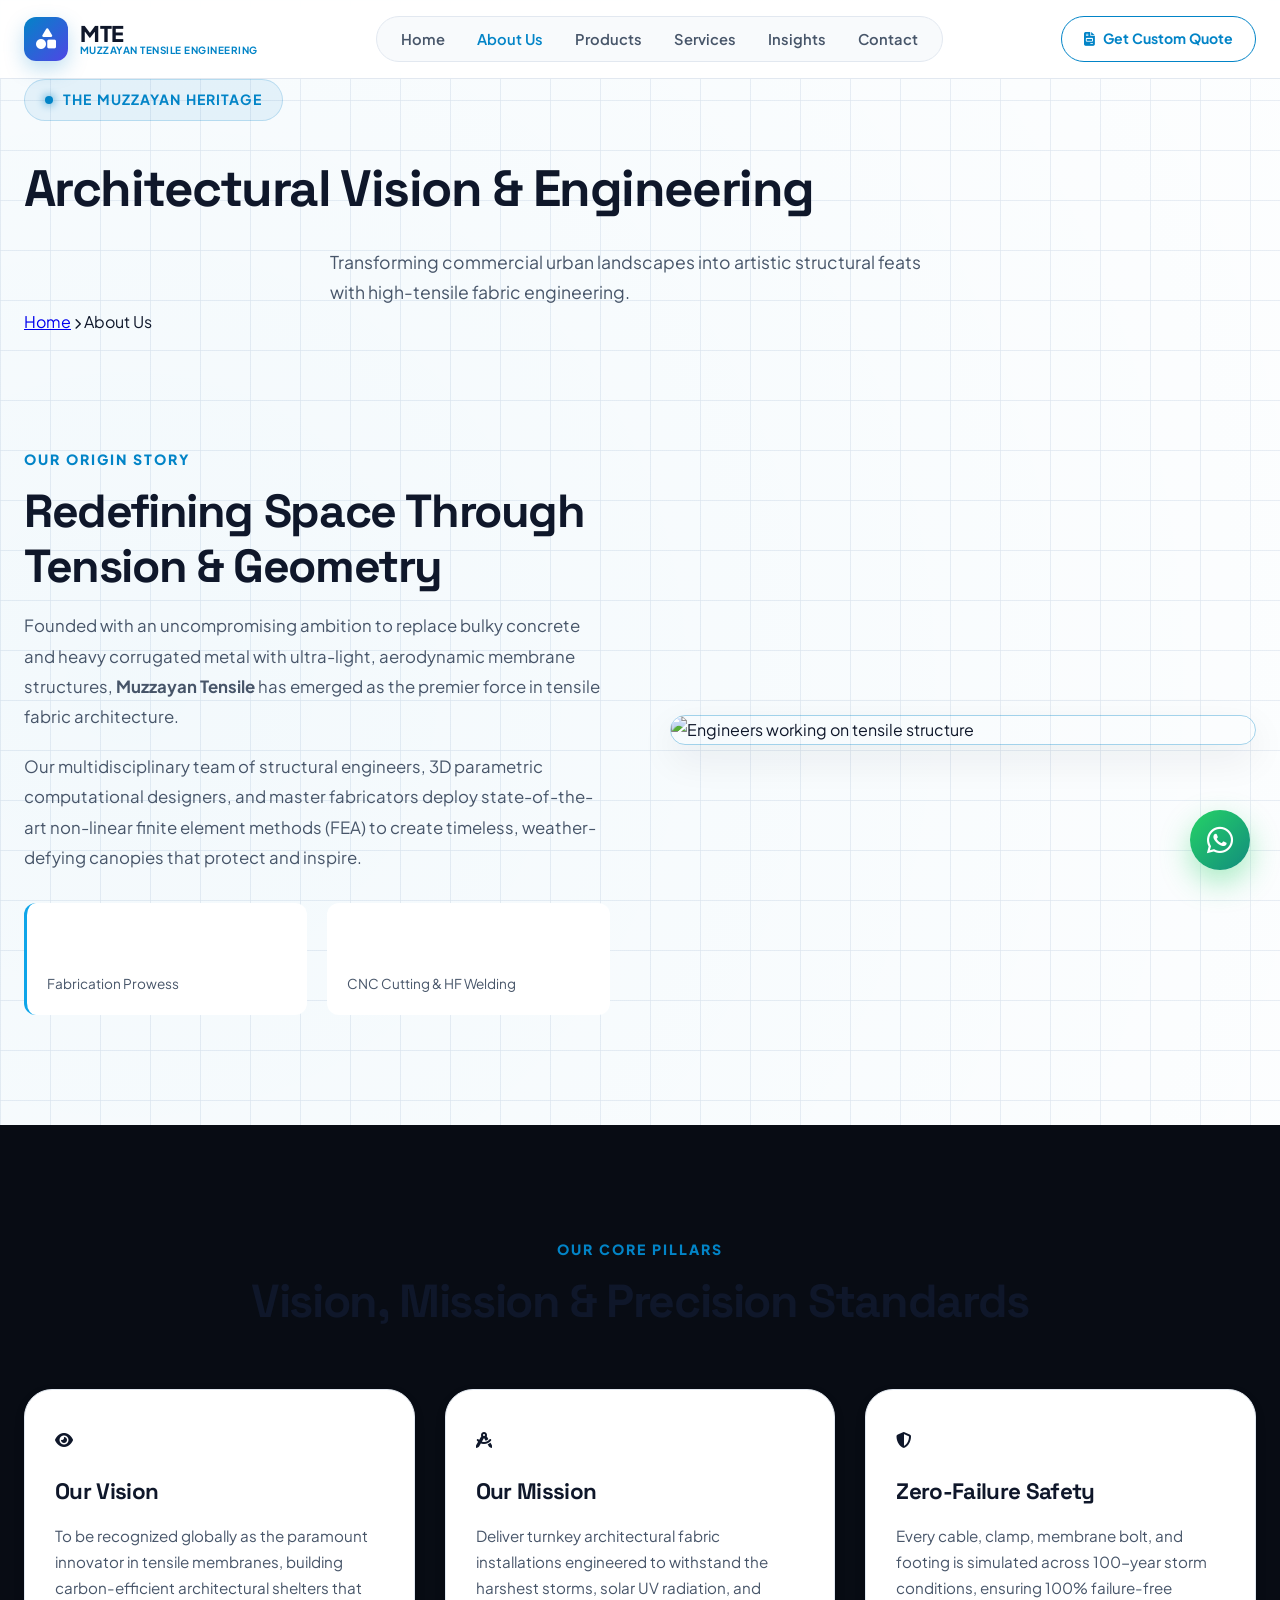
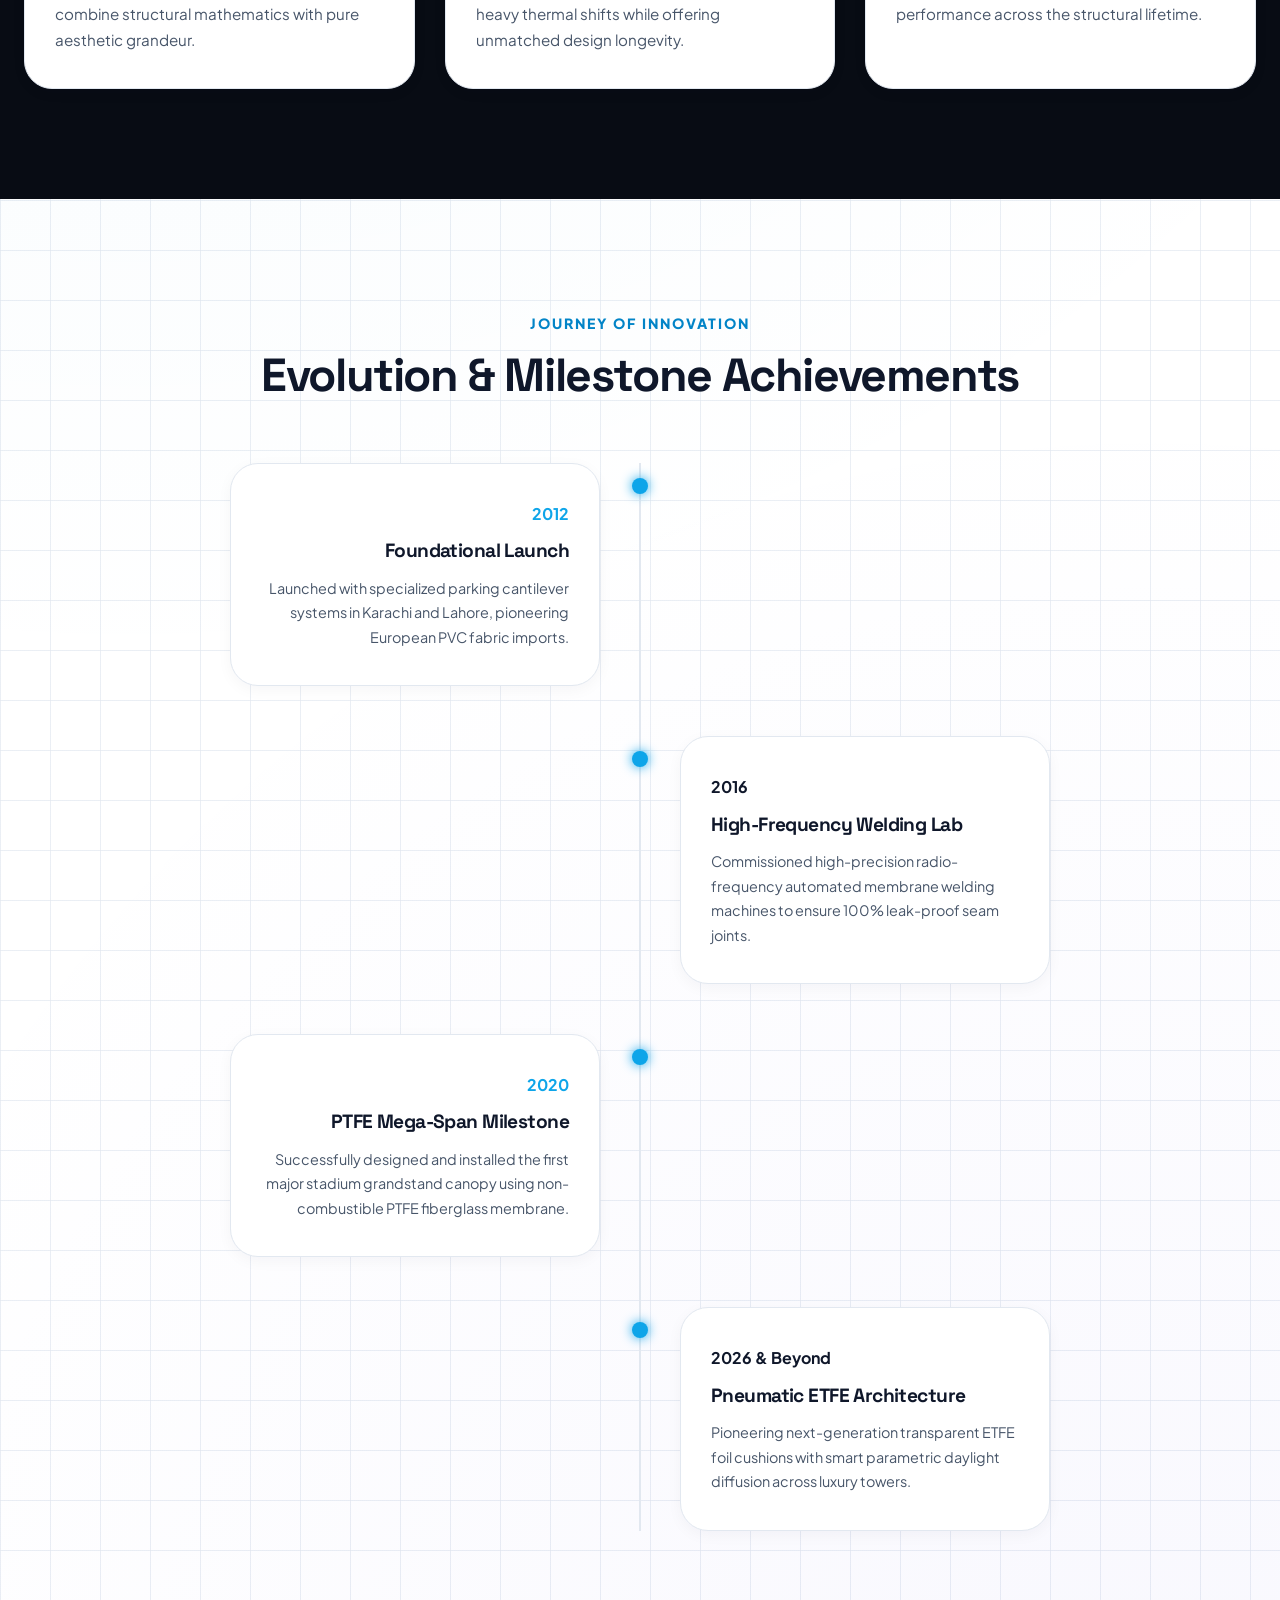
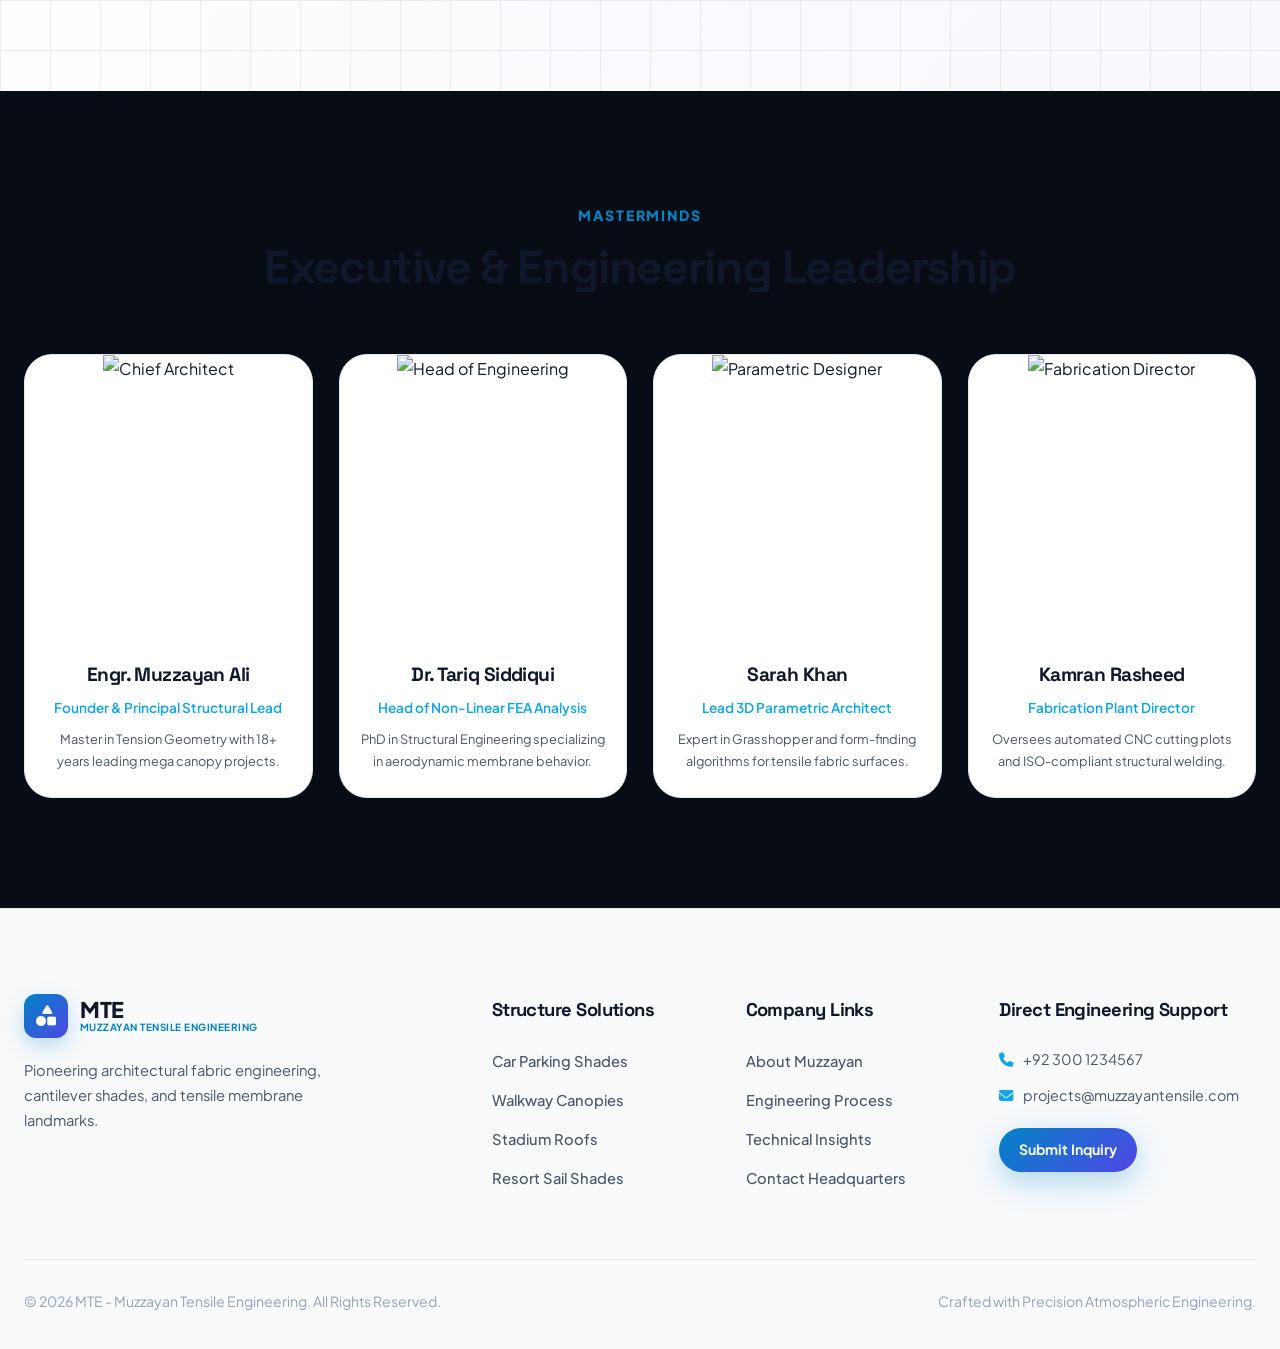
==== commit 9ff3f6ce: "Update logo and brand header/footer to MTE - Muzzayan Tensile Engineering" ====
--- a/about.html
+++ b/about.html
@@ -146,7 +146,10 @@
     <div class="container nav-wrapper">
       <a href="index.html" class="brand-logo">
         <div class="brand-badge"><i class="fa-solid fa-shapes"></i></div>
-        <div class="brand-name">MUZZAYAN<span class="brand-highlight"> TENSILE</span></div>
+        <div class="brand-text">
+          <div class="brand-name">MTE</div>
+          <div class="brand-subtitle">Muzzayan Tensile Engineering</div>
+        </div>
       </a>
 
       <ul class="nav-links">
@@ -176,7 +179,10 @@
     <div class="mobile-nav-header">
       <div class="brand-logo">
         <div class="brand-badge"><i class="fa-solid fa-shapes"></i></div>
-        <div class="brand-name">MUZZAYAN</div>
+        <div class="brand-text">
+          <div class="brand-name">MTE</div>
+          <div class="brand-subtitle">Muzzayan Tensile Engineering</div>
+        </div>
       </div>
       <button class="mobile-close-btn"><i class="fa-solid fa-xmark"></i></button>
     </div>
@@ -387,7 +393,10 @@
         <div class="footer-col">
           <a href="index.html" class="brand-logo" style="margin-bottom: 20px;">
             <div class="brand-badge"><i class="fa-solid fa-shapes"></i></div>
-            <div class="brand-name">MUZZAYAN<span class="brand-highlight"> TENSILE</span></div>
+            <div class="brand-text">
+              <div class="brand-name">MTE</div>
+              <div class="brand-subtitle">Muzzayan Tensile Engineering</div>
+            </div>
           </a>
           <p style="color: var(--text-muted); font-size: 0.92rem; max-width: 320px; line-height: 1.7;">
             Pioneering architectural fabric engineering, cantilever shades, and tensile membrane landmarks.
@@ -429,7 +438,7 @@
       </div>
 
       <div class="footer-bottom-bar">
-        <div>&copy; 2026 Muzzayan Tensile Structures Ltd. All Rights Reserved.</div>
+        <div>&copy; 2026 MTE - Muzzayan Tensile Engineering. All Rights Reserved.</div>
         <div>Crafted with Precision Atmospheric Engineering.</div>
       </div>
     </div>
--- a/css/styles.css
+++ b/css/styles.css
@@ -188,6 +188,21 @@
   -webkit-text-fill-color: transparent;
 }
 
+.brand-text {
+  display: flex;
+  flex-direction: column;
+  line-height: 1.1;
+  text-align: left;
+}
+
+.brand-subtitle {
+  font-size: 0.62rem;
+  font-weight: 700;
+  letter-spacing: 0.05em;
+  text-transform: uppercase;
+  color: #0284c7;
+}
+
 .nav-links {
   display: flex;
   align-items: center;
